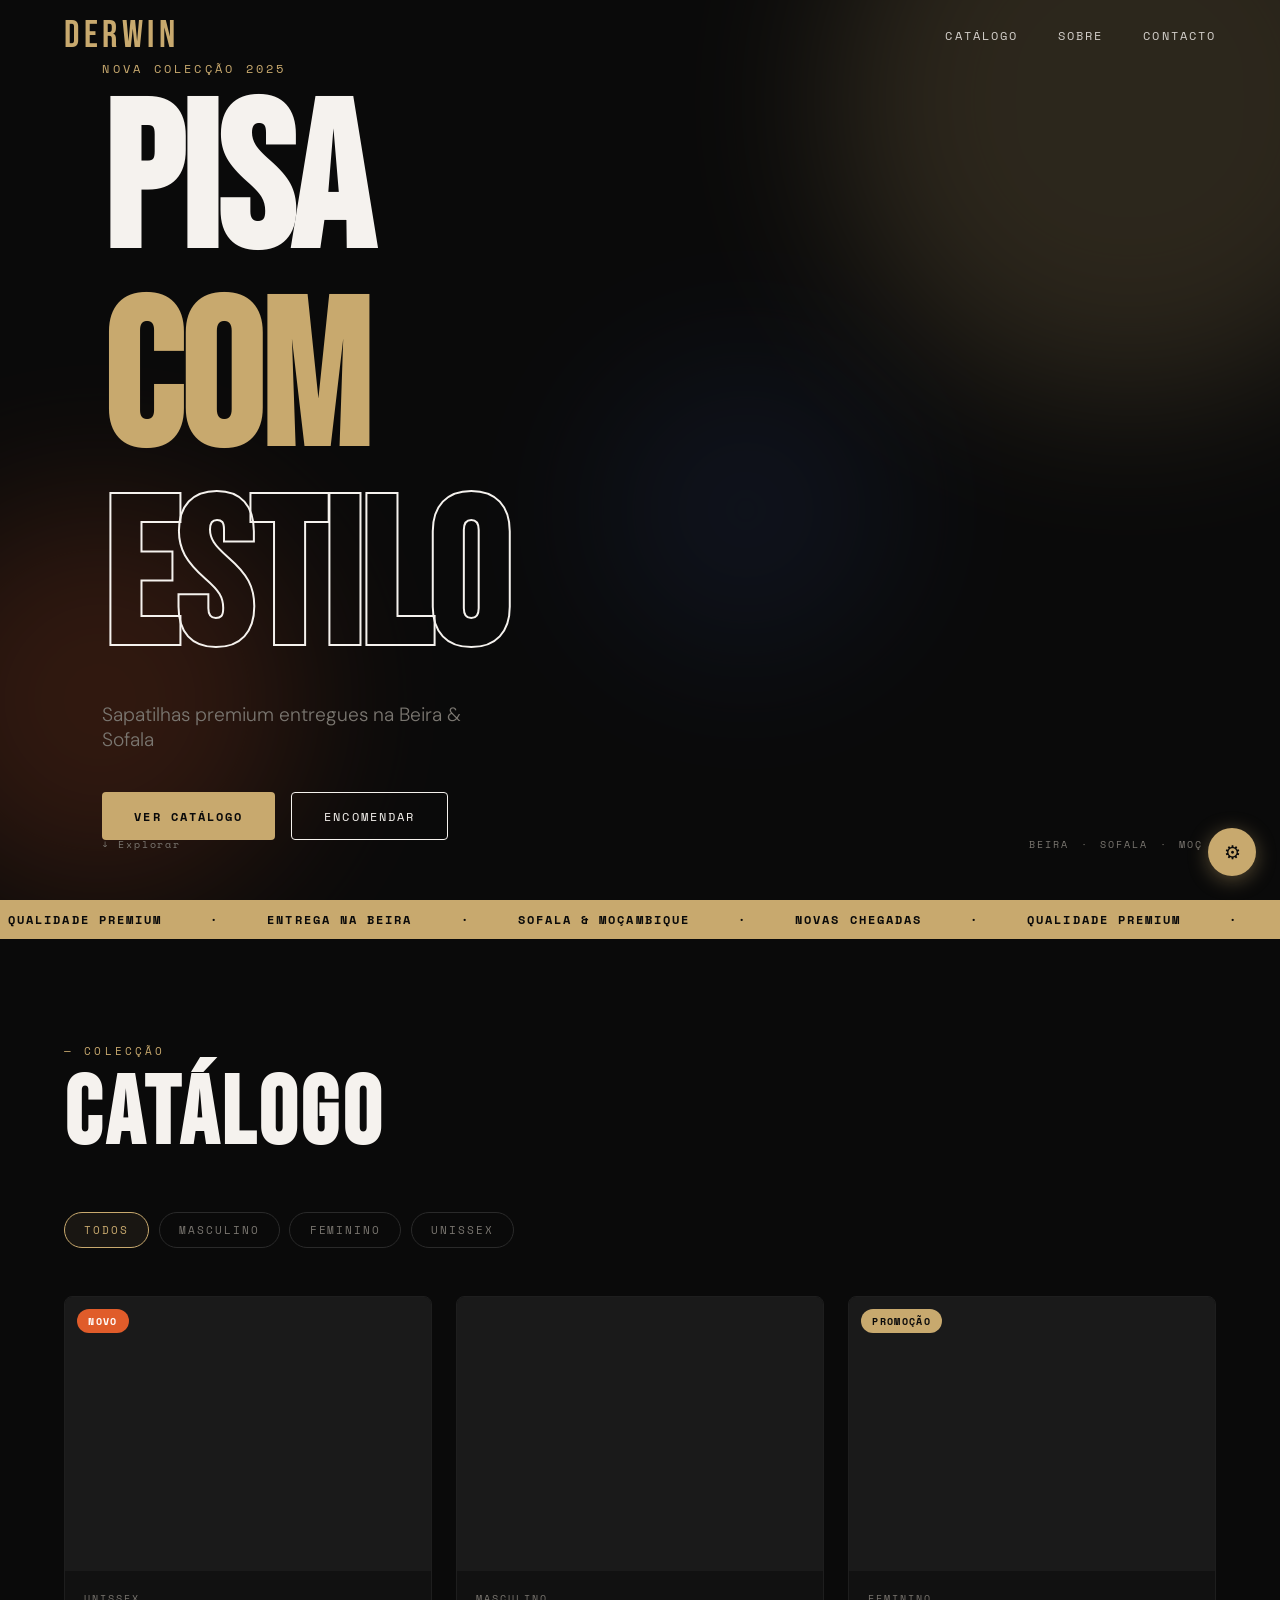
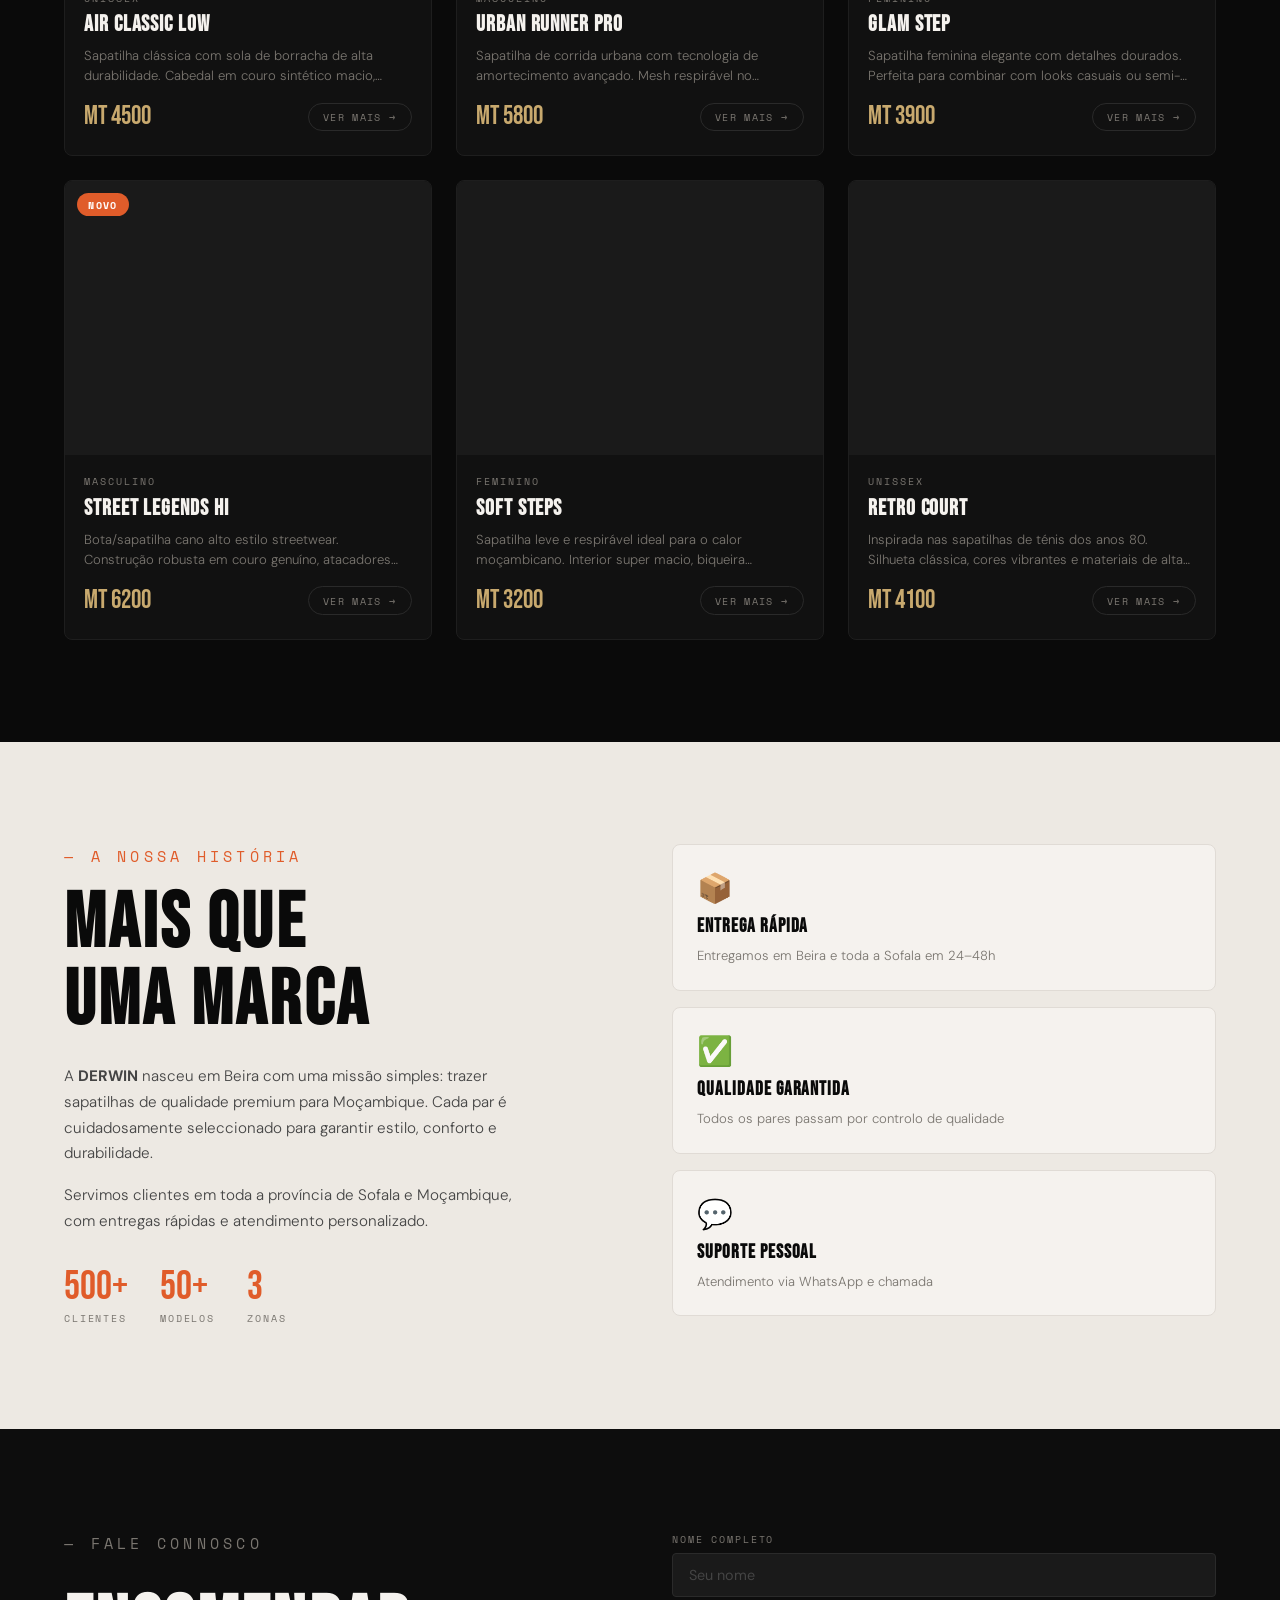
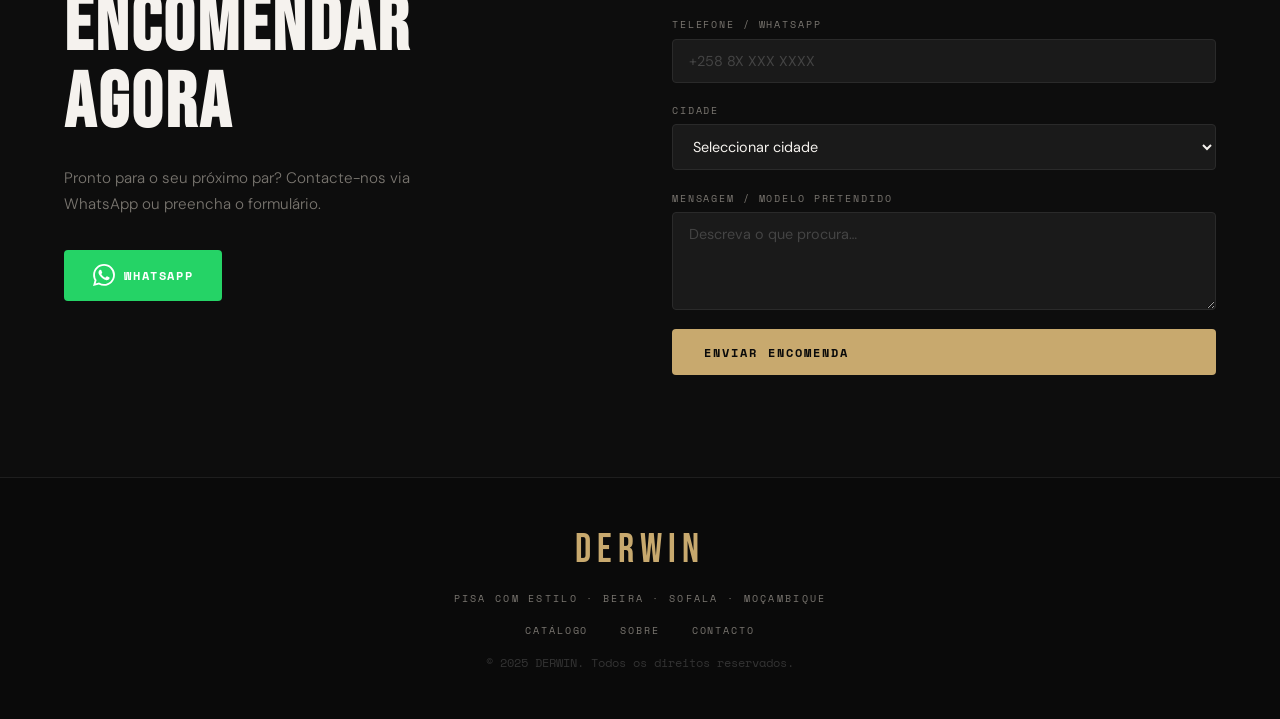
==== index.html @ 99a98c1a "Add files via upload" ====
<!DOCTYPE html>
<html lang="pt">
<head>
  <meta charset="UTF-8" />
  <meta name="viewport" content="width=device-width, initial-scale=1.0"/>
  <title>DERWIN — Sapatilhas Premium | Beira, Sofala, Moçambique</title>
  <meta name="description" content="DERWIN — Sapatilhas premium em Beira, Sofala e Moçambique. Estilo, conforto e qualidade ao seu alcance."/>
  <link rel="preconnect" href="https://fonts.googleapis.com"/>
  <link href="https://fonts.googleapis.com/css2?family=Bebas+Neue&family=DM+Sans:ital,wght@0,300;0,400;0,500;1,300&family=Space+Mono:wght@400;700&display=swap" rel="stylesheet"/>
  <link rel="stylesheet" href="style.css"/>
</head>
<body>

<!-- NAV -->
<nav id="navbar">
  <div class="nav-inner">
    <a href="#" class="logo">DERWIN</a>
    <div class="nav-links">
      <a href="#catalogo">Catálogo</a>
      <a href="#sobre">Sobre</a>
      <a href="#contacto">Contacto</a>
    </div>
    <button class="hamburger" id="menuBtn" aria-label="Menu">
      <span></span><span></span><span></span>
    </button>
  </div>
  <div class="mobile-menu" id="mobileMenu">
    <a href="#catalogo" onclick="closeMobile()">Catálogo</a>
    <a href="#sobre" onclick="closeMobile()">Sobre</a>
    <a href="#contacto" onclick="closeMobile()">Contacto</a>
  </div>
</nav>

<!-- HERO -->
<section class="hero">
  <div class="hero-bg">
    <div class="hero-shape s1"></div>
    <div class="hero-shape s2"></div>
    <div class="hero-shape s3"></div>
  </div>
  <div class="hero-content">
    <p class="hero-tagline">Nova Colecção 2025</p>
    <h1 class="hero-title">
      <span class="line l1">PISA</span>
      <span class="line l2">COM</span>
      <span class="line l3">ESTILO</span>
    </h1>
    <p class="hero-sub">Sapatilhas premium entregues na Beira &amp; Sofala</p>
    <div class="hero-ctas">
      <a href="#catalogo" class="btn-primary">Ver Catálogo</a>
      <a href="#contacto" class="btn-ghost">Encomendar</a>
    </div>
  </div>
  <div class="hero-badge">
    <span>BEIRA</span>
    <span>·</span>
    <span>SOFALA</span>
    <span>·</span>
    <span>MOÇ</span>
  </div>
  <div class="scroll-hint">↓ Explorar</div>
</section>

<!-- STRIP -->
<div class="ticker-strip">
  <div class="ticker">
    <span>QUALIDADE PREMIUM</span><span>·</span>
    <span>ENTREGA NA BEIRA</span><span>·</span>
    <span>SOFALA &amp; MOÇAMBIQUE</span><span>·</span>
    <span>NOVAS CHEGADAS</span><span>·</span>
    <span>QUALIDADE PREMIUM</span><span>·</span>
    <span>ENTREGA NA BEIRA</span><span>·</span>
    <span>SOFALA &amp; MOÇAMBIQUE</span><span>·</span>
    <span>NOVAS CHEGADAS</span><span>·</span>
  </div>
</div>

<!-- CATALOG -->
<section id="catalogo" class="catalog">
  <div class="section-header">
    <p class="section-label">— Colecção</p>
    <h2 class="section-title">CATÁLOGO</h2>
  </div>

  <!-- FILTER -->
  <div class="filter-bar">
    <button class="filter-btn active" data-filter="all">Todos</button>
    <button class="filter-btn" data-filter="masculino">Masculino</button>
    <button class="filter-btn" data-filter="feminino">Feminino</button>
    <button class="filter-btn" data-filter="unissex">Unissex</button>
  </div>

  <!-- GRID -->
  <div class="product-grid" id="productGrid">
    <!-- Products injected by JS -->
  </div>
</section>

<!-- SOBRE -->
<section id="sobre" class="sobre">
  <div class="sobre-inner">
    <div class="sobre-text">
      <p class="section-label">— A Nossa História</p>
      <h2>MAIS QUE<br/>UMA MARCA</h2>
      <p>A <strong>DERWIN</strong> nasceu em Beira com uma missão simples: trazer sapatilhas de qualidade premium para Moçambique. Cada par é cuidadosamente seleccionado para garantir estilo, conforto e durabilidade.</p>
      <p>Servimos clientes em toda a província de Sofala e Moçambique, com entregas rápidas e atendimento personalizado.</p>
      <div class="stats">
        <div class="stat"><span class="stat-num">500+</span><span class="stat-label">Clientes</span></div>
        <div class="stat"><span class="stat-num">50+</span><span class="stat-label">Modelos</span></div>
        <div class="stat"><span class="stat-num">3</span><span class="stat-label">Zonas</span></div>
      </div>
    </div>
    <div class="sobre-visual">
      <div class="sobre-card">
        <div class="sobre-icon">📦</div>
        <h3>Entrega Rápida</h3>
        <p>Entregamos em Beira e toda a Sofala em 24–48h</p>
      </div>
      <div class="sobre-card">
        <div class="sobre-icon">✅</div>
        <h3>Qualidade Garantida</h3>
        <p>Todos os pares passam por controlo de qualidade</p>
      </div>
      <div class="sobre-card">
        <div class="sobre-icon">💬</div>
        <h3>Suporte Pessoal</h3>
        <p>Atendimento via WhatsApp e chamada</p>
      </div>
    </div>
  </div>
</section>

<!-- CONTACTO -->
<section id="contacto" class="contacto">
  <div class="contacto-inner">
    <div class="contacto-text">
      <p class="section-label">— Fale Connosco</p>
      <h2>ENCOMENDAR<br/>AGORA</h2>
      <p>Pronto para o seu próximo par? Contacte-nos via WhatsApp ou preencha o formulário.</p>
      <a href="https://wa.me/258000000000?text=Olá%20DERWIN!%20Quero%20encomendar%20sapatilhas." class="whatsapp-btn" target="_blank">
        <svg viewBox="0 0 24 24" fill="currentColor" width="22" height="22"><path d="M17.472 14.382c-.297-.149-1.758-.867-2.03-.967-.273-.099-.471-.148-.67.15-.197.297-.767.966-.94 1.164-.173.199-.347.223-.644.075-.297-.15-1.255-.463-2.39-1.475-.883-.788-1.48-1.761-1.653-2.059-.173-.297-.018-.458.13-.606.134-.133.298-.347.446-.52.149-.174.198-.298.298-.497.099-.198.05-.371-.025-.52-.075-.149-.669-1.612-.916-2.207-.242-.579-.487-.5-.669-.51-.173-.008-.371-.01-.57-.01-.198 0-.52.074-.792.372-.272.297-1.04 1.016-1.04 2.479 0 1.462 1.065 2.875 1.213 3.074.149.198 2.096 3.2 5.077 4.487.709.306 1.262.489 1.694.625.712.227 1.36.195 1.871.118.571-.085 1.758-.719 2.006-1.413.248-.694.248-1.289.173-1.413-.074-.124-.272-.198-.57-.347m-5.421 7.403h-.004a9.87 9.87 0 01-5.031-1.378l-.361-.214-3.741.982.998-3.648-.235-.374a9.86 9.86 0 01-1.51-5.26c.001-5.45 4.436-9.884 9.888-9.884 2.64 0 5.122 1.03 6.988 2.898a9.825 9.825 0 012.893 6.994c-.003 5.45-4.437 9.884-9.885 9.884m8.413-18.297A11.815 11.815 0 0012.05 0C5.495 0 .16 5.335.157 11.892c0 2.096.547 4.142 1.588 5.945L.057 24l6.305-1.654a11.882 11.882 0 005.683 1.448h.005c6.554 0 11.89-5.335 11.893-11.893a11.821 11.821 0 00-3.48-8.413z"/></svg>
        WhatsApp
      </a>
    </div>
    <form class="contact-form" id="contactForm">
      <div class="form-group">
        <label>Nome Completo</label>
        <input type="text" placeholder="Seu nome" required />
      </div>
      <div class="form-group">
        <label>Telefone / WhatsApp</label>
        <input type="tel" placeholder="+258 8X XXX XXXX" required />
      </div>
      <div class="form-group">
        <label>Cidade</label>
        <select required>
          <option value="">Seleccionar cidade</option>
          <option>Beira</option>
          <option>Dondo</option>
          <option>Sofala (outra zona)</option>
          <option>Outro</option>
        </select>
      </div>
      <div class="form-group">
        <label>Mensagem / Modelo pretendido</label>
        <textarea rows="4" placeholder="Descreva o que procura…"></textarea>
      </div>
      <button type="submit" class="btn-primary">Enviar Encomenda</button>
      <div class="form-success" id="formSuccess">✅ Recebido! Entraremos em contacto em breve.</div>
    </form>
  </div>
</section>

<!-- FOOTER -->
<footer class="footer">
  <div class="footer-inner">
    <div class="footer-logo">DERWIN</div>
    <p class="footer-tagline">Pisa com Estilo · Beira · Sofala · Moçambique</p>
    <div class="footer-links">
      <a href="#catalogo">Catálogo</a>
      <a href="#sobre">Sobre</a>
      <a href="#contacto">Contacto</a>
    </div>
    <p class="footer-copy">© 2025 DERWIN. Todos os direitos reservados.</p>
  </div>
</footer>

<!-- MODAL -->
<div class="modal-overlay" id="modalOverlay">
  <div class="modal" id="modal">
    <button class="modal-close" id="modalClose">✕</button>
    <div class="modal-img-wrap">
      <img id="modalImg" src="" alt="" />
      <div class="modal-badge" id="modalBadge"></div>
    </div>
    <div class="modal-info">
      <p class="modal-cat" id="modalCat"></p>
      <h2 class="modal-name" id="modalName"></h2>
      <p class="modal-price" id="modalPrice"></p>
      <p class="modal-desc" id="modalDesc"></p>
      <div class="modal-sizes" id="modalSizes"></div>
      <a id="modalWA" href="#" target="_blank" class="btn-primary modal-wa">
        <svg viewBox="0 0 24 24" fill="currentColor" width="18" height="18"><path d="M17.472 14.382c-.297-.149-1.758-.867-2.03-.967-.273-.099-.471-.148-.67.15-.197.297-.767.966-.94 1.164-.173.199-.347.223-.644.075-.297-.15-1.255-.463-2.39-1.475-.883-.788-1.48-1.761-1.653-2.059-.173-.297-.018-.458.13-.606.134-.133.298-.347.446-.52.149-.174.198-.298.298-.497.099-.198.05-.371-.025-.52-.075-.149-.669-1.612-.916-2.207-.242-.579-.487-.5-.669-.51-.173-.008-.371-.01-.57-.01-.198 0-.52.074-.792.372-.272.297-1.04 1.016-1.04 2.479 0 1.462 1.065 2.875 1.213 3.074.149.198 2.096 3.2 5.077 4.487.709.306 1.262.489 1.694.625.712.227 1.36.195 1.871.118.571-.085 1.758-.719 2.006-1.413.248-.694.248-1.289.173-1.413-.074-.124-.272-.198-.57-.347m-5.421 7.403h-.004a9.87 9.87 0 01-5.031-1.378l-.361-.214-3.741.982.998-3.648-.235-.374a9.86 9.86 0 01-1.51-5.26c.001-5.45 4.436-9.884 9.888-9.884 2.64 0 5.122 1.03 6.988 2.898a9.825 9.825 0 012.893 6.994c-.003 5.45-4.437 9.884-9.885 9.884m8.413-18.297A11.815 11.815 0 0012.05 0C5.495 0 .16 5.335.157 11.892c0 2.096.547 4.142 1.588 5.945L.057 24l6.305-1.654a11.882 11.882 0 005.683 1.448h.005c6.554 0 11.89-5.335 11.893-11.893a11.821 11.821 0 00-3.48-8.413z"/></svg>
        Encomendar via WhatsApp
      </a>
    </div>
  </div>
</div>

<!-- ADMIN TOGGLE -->
<button class="admin-toggle" id="adminToggle" title="Painel Admin">⚙</button>

<!-- ADMIN PANEL -->
<div class="admin-panel" id="adminPanel">
  <div class="admin-header">
    <h3>Painel DERWIN</h3>
    <button id="adminClose">✕</button>
  </div>
  <div class="admin-body">
    <p class="admin-hint">Adicione sapatilhas ao seu catálogo aqui.</p>
    <div class="admin-form">
      <div class="form-group">
        <label>Nome do Modelo</label>
        <input type="text" id="aName" placeholder="Ex: Air Force 1 Low" />
      </div>
      <div class="form-group">
        <label>Categoria</label>
        <select id="aCat">
          <option value="masculino">Masculino</option>
          <option value="feminino">Feminino</option>
          <option value="unissex">Unissex</option>
        </select>
      </div>
      <div class="form-group">
        <label>Preço (MZN)</label>
        <input type="number" id="aPrice" placeholder="Ex: 4500" />
      </div>
      <div class="form-group">
        <label>Descrição</label>
        <textarea id="aDesc" rows="3" placeholder="Descrição detalhada do modelo, materiais, conforto…"></textarea>
      </div>
      <div class="form-group">
        <label>Tamanhos disponíveis (separados por vírgula)</label>
        <input type="text" id="aSizes" placeholder="Ex: 38,39,40,41,42,43" />
      </div>
      <div class="form-group">
        <label>URL da Imagem</label>
        <input type="url" id="aImg" placeholder="https://…" />
      </div>
      <div class="form-group">
        <label>Estado</label>
        <select id="aStatus">
          <option value="">Disponível</option>
          <option value="novo">Novo</option>
          <option value="esgotado">Esgotado</option>
          <option value="promo">Promoção</option>
        </select>
      </div>
      <button class="btn-primary" id="addProductBtn">Adicionar ao Catálogo</button>
      <div class="admin-success" id="adminSuccess">✅ Produto adicionado!</div>
    </div>
    <hr/>
    <div class="admin-list" id="adminList"></div>
  </div>
</div>

<script src="app.js"></script>
</body>
</html>
---- style.css ----
/* ===========================
   DERWIN — style.css
   =========================== */

:root {
  --black: #0a0a0a;
  --white: #f5f2ee;
  --cream: #ede9e3;
  --accent: #c8a96e;
  --accent2: #e05c2a;
  --gray: #7a7670;
  --light-gray: #d4d0cb;
  --card-bg: #111111;
  --radius: 4px;
  --font-display: 'Bebas Neue', sans-serif;
  --font-body: 'DM Sans', sans-serif;
  --font-mono: 'Space Mono', monospace;
}

*, *::before, *::after { box-sizing: border-box; margin: 0; padding: 0; }

html { scroll-behavior: smooth; }

body {
  background: var(--black);
  color: var(--white);
  font-family: var(--font-body);
  font-weight: 300;
  overflow-x: hidden;
}

img { display: block; max-width: 100%; }
a { text-decoration: none; color: inherit; }
button { cursor: pointer; border: none; background: none; }

/* ====== NAV ====== */
#navbar {
  position: fixed;
  top: 0; left: 0; right: 0;
  z-index: 100;
  padding: 0 clamp(1.5rem, 5vw, 4rem);
  transition: background .3s, box-shadow .3s;
}
#navbar.scrolled {
  background: rgba(10,10,10,.95);
  box-shadow: 0 1px 0 rgba(200,169,110,.15);
  backdrop-filter: blur(12px);
}
.nav-inner {
  display: flex;
  align-items: center;
  justify-content: space-between;
  height: 70px;
}
.logo {
  font-family: var(--font-display);
  font-size: clamp(1.8rem, 4vw, 2.4rem);
  letter-spacing: .12em;
  color: var(--accent);
}
.nav-links { display: flex; gap: 2.5rem; }
.nav-links a {
  font-family: var(--font-mono);
  font-size: .72rem;
  letter-spacing: .18em;
  text-transform: uppercase;
  color: var(--light-gray);
  transition: color .2s;
}
.nav-links a:hover { color: var(--accent); }
.hamburger {
  display: none;
  flex-direction: column;
  gap: 5px;
  padding: 4px;
}
.hamburger span {
  display: block; width: 24px; height: 2px;
  background: var(--white);
  transition: transform .3s;
}
.mobile-menu {
  display: none;
  flex-direction: column;
  padding: 1rem 0 1.5rem;
  gap: .5rem;
  background: rgba(10,10,10,.97);
}
.mobile-menu a {
  padding: .75rem 1rem;
  font-family: var(--font-mono);
  font-size: .8rem;
  letter-spacing: .18em;
  text-transform: uppercase;
  color: var(--light-gray);
  border-bottom: 1px solid #1e1e1e;
}
.mobile-menu a:hover { color: var(--accent); }
.mobile-menu.open { display: flex; }

/* ====== HERO ====== */
.hero {
  position: relative;
  min-height: 100vh;
  display: flex;
  align-items: center;
  padding: 0 clamp(1.5rem, 8vw, 8rem);
  overflow: hidden;
}
.hero-bg {
  position: absolute;
  inset: 0;
  pointer-events: none;
}
.hero-shape {
  position: absolute;
  border-radius: 50%;
  filter: blur(80px);
  opacity: .18;
}
.s1 {
  width: 600px; height: 600px;
  background: var(--accent);
  top: -200px; right: -150px;
  animation: pulse1 8s ease-in-out infinite alternate;
}
.s2 {
  width: 400px; height: 400px;
  background: var(--accent2);
  bottom: 0px; left: -100px;
  animation: pulse1 10s ease-in-out infinite alternate-reverse;
}
.s3 {
  width: 300px; height: 300px;
  background: #4a7cf7;
  top: 40%; right: 30%;
  opacity: .08;
  animation: pulse1 12s ease-in-out infinite alternate;
}
@keyframes pulse1 {
  from { transform: scale(1) translateY(0); }
  to   { transform: scale(1.15) translateY(-30px); }
}

.hero-content {
  position: relative;
  z-index: 2;
  max-width: 800px;
  animation: fadeUp .9s ease both;
}
@keyframes fadeUp {
  from { opacity: 0; transform: translateY(40px); }
  to   { opacity: 1; transform: translateY(0); }
}

.hero-tagline {
  font-family: var(--font-mono);
  font-size: .72rem;
  letter-spacing: .28em;
  text-transform: uppercase;
  color: var(--accent);
  margin-bottom: 1rem;
  animation: fadeUp .7s .1s ease both;
}
.hero-title {
  font-family: var(--font-display);
  font-size: clamp(5rem, 16vw, 14rem);
  line-height: .92;
  letter-spacing: -.01em;
  display: flex;
  flex-direction: column;
  gap: .05em;
}
.l1 { color: var(--white); animation: fadeUp .7s .2s ease both; }
.l2 { color: var(--accent); animation: fadeUp .7s .3s ease both; }
.l3 {
  color: transparent;
  -webkit-text-stroke: 2px var(--white);
  animation: fadeUp .7s .4s ease both;
}
.hero-sub {
  margin-top: 1.5rem;
  font-size: clamp(1rem, 2vw, 1.2rem);
  color: var(--gray);
  max-width: 400px;
  animation: fadeUp .7s .5s ease both;
}
.hero-ctas {
  display: flex;
  gap: 1rem;
  margin-top: 2.5rem;
  flex-wrap: wrap;
  animation: fadeUp .7s .6s ease both;
}
.hero-badge {
  position: absolute;
  bottom: 3rem;
  right: clamp(1.5rem, 6vw, 5rem);
  display: flex;
  gap: .7rem;
  align-items: center;
  font-family: var(--font-mono);
  font-size: .65rem;
  letter-spacing: .2em;
  color: var(--gray);
  animation: fadeUp .7s .8s ease both;
}
.scroll-hint {
  position: absolute;
  bottom: 3rem;
  left: clamp(1.5rem, 8vw, 8rem);
  font-family: var(--font-mono);
  font-size: .65rem;
  letter-spacing: .18em;
  color: var(--gray);
  animation: bounce 2s ease infinite;
}
@keyframes bounce {
  0%,100% { transform: translateY(0); }
  50% { transform: translateY(6px); }
}

/* ====== BUTTONS ====== */
.btn-primary {
  display: inline-flex;
  align-items: center;
  gap: .5rem;
  background: var(--accent);
  color: var(--black);
  font-family: var(--font-mono);
  font-size: .72rem;
  font-weight: 700;
  letter-spacing: .18em;
  text-transform: uppercase;
  padding: .9rem 2rem;
  border-radius: var(--radius);
  transition: background .2s, transform .15s;
}
.btn-primary:hover {
  background: #d9b97e;
  transform: translateY(-2px);
}
.btn-ghost {
  display: inline-flex;
  align-items: center;
  gap: .5rem;
  border: 1px solid var(--white);
  color: var(--white);
  font-family: var(--font-mono);
  font-size: .72rem;
  font-weight: 400;
  letter-spacing: .18em;
  text-transform: uppercase;
  padding: .9rem 2rem;
  border-radius: var(--radius);
  transition: border-color .2s, color .2s, transform .15s;
}
.btn-ghost:hover {
  border-color: var(--accent);
  color: var(--accent);
  transform: translateY(-2px);
}

/* ====== TICKER ====== */
.ticker-strip {
  background: var(--accent);
  padding: .7rem 0;
  overflow: hidden;
}
.ticker {
  display: flex;
  gap: 2rem;
  white-space: nowrap;
  animation: ticker 20s linear infinite;
  font-family: var(--font-mono);
  font-size: .72rem;
  font-weight: 700;
  letter-spacing: .18em;
  color: var(--black);
}
@keyframes ticker {
  from { transform: translateX(0); }
  to   { transform: translateX(-50%); }
}
.ticker span { padding: 0 .5rem; }

/* ====== CATALOG ====== */
.catalog {
  padding: clamp(4rem, 8vw, 8rem) clamp(1.5rem, 5vw, 4rem);
}
.section-header { margin-bottom: 3rem; }
.section-label {
  font-family: var(--font-mono);
  font-size: .7rem;
  letter-spacing: .28em;
  color: var(--accent);
  text-transform: uppercase;
  margin-bottom: .6rem;
}
.section-title {
  font-family: var(--font-display);
  font-size: clamp(3rem, 8vw, 6rem);
  letter-spacing: .04em;
  color: var(--white);
  line-height: 1;
}

/* Filter */
.filter-bar {
  display: flex;
  gap: .6rem;
  flex-wrap: wrap;
  margin-bottom: 3rem;
}
.filter-btn {
  font-family: var(--font-mono);
  font-size: .68rem;
  letter-spacing: .18em;
  text-transform: uppercase;
  padding: .55rem 1.2rem;
  border: 1px solid #2a2a2a;
  border-radius: 100px;
  color: var(--gray);
  transition: all .2s;
}
.filter-btn:hover,
.filter-btn.active {
  border-color: var(--accent);
  color: var(--accent);
  background: rgba(200,169,110,.08);
}

/* Grid */
.product-grid {
  display: grid;
  grid-template-columns: repeat(auto-fill, minmax(min(100%, 300px), 1fr));
  gap: 1.5rem;
}
.product-card {
  background: #111;
  border: 1px solid #1e1e1e;
  border-radius: 8px;
  overflow: hidden;
  cursor: pointer;
  transition: transform .25s, border-color .25s, box-shadow .25s;
  animation: fadeUp .5s ease both;
}
.product-card:hover {
  transform: translateY(-6px);
  border-color: var(--accent);
  box-shadow: 0 20px 40px rgba(200,169,110,.12);
}
.product-card.hidden { display: none; }
.card-img-wrap {
  position: relative;
  aspect-ratio: 4/3;
  background: #1a1a1a;
  overflow: hidden;
}
.card-img-wrap img {
  width: 100%; height: 100%;
  object-fit: cover;
  transition: transform .4s ease;
}
.product-card:hover .card-img-wrap img {
  transform: scale(1.05);
}
.card-badge {
  position: absolute;
  top: .75rem; left: .75rem;
  font-family: var(--font-mono);
  font-size: .6rem;
  letter-spacing: .14em;
  text-transform: uppercase;
  padding: .3rem .7rem;
  border-radius: 100px;
  font-weight: 700;
}
.badge-novo   { background: var(--accent2); color: #fff; }
.badge-promo  { background: var(--accent);  color: var(--black); }
.badge-esgotado { background: #333; color: var(--gray); }

.card-body { padding: 1.2rem 1.2rem 1.4rem; }
.card-cat {
  font-family: var(--font-mono);
  font-size: .6rem;
  letter-spacing: .2em;
  text-transform: uppercase;
  color: var(--gray);
  margin-bottom: .4rem;
}
.card-name {
  font-family: var(--font-display);
  font-size: 1.4rem;
  letter-spacing: .04em;
  color: var(--white);
  margin-bottom: .5rem;
}
.card-desc {
  font-size: .82rem;
  color: var(--gray);
  line-height: 1.5;
  margin-bottom: 1rem;
  display: -webkit-box;
  -webkit-line-clamp: 2;
  -webkit-box-orient: vertical;
  overflow: hidden;
}
.card-footer {
  display: flex;
  align-items: center;
  justify-content: space-between;
}
.card-price {
  font-family: var(--font-display);
  font-size: 1.6rem;
  color: var(--accent);
}
.card-cta {
  font-family: var(--font-mono);
  font-size: .6rem;
  letter-spacing: .14em;
  text-transform: uppercase;
  color: var(--gray);
  border: 1px solid #2a2a2a;
  padding: .4rem .9rem;
  border-radius: 100px;
  transition: all .2s;
}
.product-card:hover .card-cta {
  border-color: var(--accent);
  color: var(--accent);
}

/* Empty state */
.empty-state {
  grid-column: 1/-1;
  text-align: center;
  padding: 5rem 1rem;
  color: var(--gray);
}
.empty-state .big { font-size: 3rem; margin-bottom: 1rem; }
.empty-state p { font-size: .9rem; letter-spacing: .05em; }

/* ====== SOBRE ====== */
.sobre {
  background: var(--cream);
  color: var(--black);
  padding: clamp(4rem, 8vw, 8rem) clamp(1.5rem, 5vw, 4rem);
}
.sobre-inner {
  display: grid;
  grid-template-columns: 1fr 1fr;
  gap: 4rem;
  align-items: start;
  max-width: 1200px;
  margin: 0 auto;
}
.sobre-text .section-label { color: var(--accent2); }
.sobre-text h2 {
  font-family: var(--font-display);
  font-size: clamp(2.5rem, 6vw, 5rem);
  line-height: 1;
  letter-spacing: .04em;
  margin: .5rem 0 1.5rem;
  color: var(--black);
}
.sobre-text p {
  font-size: .95rem;
  line-height: 1.7;
  color: #444;
  margin-bottom: 1rem;
  max-width: 480px;
}
.stats {
  display: flex;
  gap: 2rem;
  margin-top: 2rem;
}
.stat { display: flex; flex-direction: column; gap: .2rem; }
.stat-num {
  font-family: var(--font-display);
  font-size: 2.5rem;
  color: var(--accent2);
  line-height: 1;
}
.stat-label {
  font-family: var(--font-mono);
  font-size: .65rem;
  letter-spacing: .18em;
  text-transform: uppercase;
  color: var(--gray);
}
.sobre-visual {
  display: flex;
  flex-direction: column;
  gap: 1rem;
}
.sobre-card {
  background: var(--white);
  border-radius: 8px;
  padding: 1.5rem;
  display: flex;
  flex-direction: column;
  gap: .5rem;
  border: 1px solid #e0dbd5;
  transition: box-shadow .2s;
}
.sobre-card:hover { box-shadow: 0 8px 24px rgba(0,0,0,.08); }
.sobre-icon { font-size: 1.8rem; }
.sobre-card h3 {
  font-family: var(--font-display);
  font-size: 1.2rem;
  letter-spacing: .05em;
  color: var(--black);
}
.sobre-card p { font-size: .82rem; color: var(--gray); line-height: 1.5; }

/* ====== CONTACTO ====== */
.contacto {
  padding: clamp(4rem, 8vw, 8rem) clamp(1.5rem, 5vw, 4rem);
  background: #0d0d0d;
}
.contacto-inner {
  display: grid;
  grid-template-columns: 1fr 1fr;
  gap: 4rem;
  align-items: start;
  max-width: 1200px;
  margin: 0 auto;
}
.contacto-text h2 {
  font-family: var(--font-display);
  font-size: clamp(2.5rem, 6vw, 5rem);
  line-height: 1;
  letter-spacing: .04em;
  margin: .5rem 0 1.5rem;
}
.contacto-text p {
  font-size: .95rem;
  color: var(--gray);
  line-height: 1.7;
  margin-bottom: 2rem;
  max-width: 380px;
}
.whatsapp-btn {
  display: inline-flex;
  align-items: center;
  gap: .6rem;
  background: #25D366;
  color: #fff;
  font-family: var(--font-mono);
  font-size: .72rem;
  letter-spacing: .14em;
  text-transform: uppercase;
  font-weight: 700;
  padding: .9rem 1.8rem;
  border-radius: var(--radius);
  transition: background .2s, transform .15s;
}
.whatsapp-btn:hover { background: #1fb858; transform: translateY(-2px); }

/* Form */
.contact-form {
  display: flex;
  flex-direction: column;
  gap: 1.2rem;
}
.form-group { display: flex; flex-direction: column; gap: .4rem; }
.form-group label {
  font-family: var(--font-mono);
  font-size: .65rem;
  letter-spacing: .18em;
  text-transform: uppercase;
  color: var(--gray);
}
.form-group input,
.form-group select,
.form-group textarea {
  background: #1a1a1a;
  border: 1px solid #2a2a2a;
  border-radius: var(--radius);
  color: var(--white);
  font-family: var(--font-body);
  font-size: .9rem;
  padding: .75rem 1rem;
  outline: none;
  transition: border-color .2s;
  resize: vertical;
}
.form-group input::placeholder,
.form-group textarea::placeholder { color: #444; }
.form-group input:focus,
.form-group select:focus,
.form-group textarea:focus { border-color: var(--accent); }
.form-group select option { background: #1a1a1a; }
.form-success {
  display: none;
  font-family: var(--font-mono);
  font-size: .75rem;
  letter-spacing: .1em;
  color: #4ade80;
  padding: .75rem;
  border-radius: var(--radius);
  background: rgba(74,222,128,.08);
}

/* ====== FOOTER ====== */
.footer {
  background: var(--black);
  border-top: 1px solid #1e1e1e;
  padding: 3rem clamp(1.5rem, 5vw, 4rem);
}
.footer-inner {
  text-align: center;
  display: flex;
  flex-direction: column;
  align-items: center;
  gap: 1rem;
}
.footer-logo {
  font-family: var(--font-display);
  font-size: 2.5rem;
  letter-spacing: .15em;
  color: var(--accent);
}
.footer-tagline {
  font-family: var(--font-mono);
  font-size: .65rem;
  letter-spacing: .22em;
  text-transform: uppercase;
  color: var(--gray);
}
.footer-links {
  display: flex;
  gap: 2rem;
}
.footer-links a {
  font-family: var(--font-mono);
  font-size: .65rem;
  letter-spacing: .18em;
  text-transform: uppercase;
  color: var(--gray);
  transition: color .2s;
}
.footer-links a:hover { color: var(--accent); }
.footer-copy {
  font-size: .75rem;
  color: #333;
  font-family: var(--font-mono);
}

/* ====== MODAL ====== */
.modal-overlay {
  position: fixed; inset: 0;
  background: rgba(0,0,0,.88);
  z-index: 300;
  display: none;
  align-items: center;
  justify-content: center;
  padding: 1rem;
  backdrop-filter: blur(6px);
}
.modal-overlay.open { display: flex; }
.modal {
  background: #111;
  border: 1px solid #2a2a2a;
  border-radius: 12px;
  max-width: 900px;
  width: 100%;
  display: grid;
  grid-template-columns: 1fr 1fr;
  overflow: hidden;
  position: relative;
  animation: modalIn .3s ease both;
}
@keyframes modalIn {
  from { opacity: 0; transform: scale(.95) translateY(20px); }
  to   { opacity: 1; transform: scale(1) translateY(0); }
}
.modal-close {
  position: absolute;
  top: 1rem; right: 1rem;
  z-index: 2;
  font-size: 1rem;
  color: var(--gray);
  background: #1a1a1a;
  width: 32px; height: 32px;
  border-radius: 50%;
  display: flex; align-items: center; justify-content: center;
  transition: color .2s, background .2s;
}
.modal-close:hover { color: var(--white); background: #2a2a2a; }
.modal-img-wrap {
  position: relative;
  aspect-ratio: 1;
  background: #1a1a1a;
}
.modal-img-wrap img {
  width: 100%; height: 100%;
  object-fit: cover;
}
.modal-badge {
  position: absolute;
  top: 1rem; left: 1rem;
  font-family: var(--font-mono);
  font-size: .65rem;
  letter-spacing: .14em;
  text-transform: uppercase;
  padding: .3rem .8rem;
  border-radius: 100px;
  font-weight: 700;
}
.modal-info {
  padding: 2rem;
  display: flex;
  flex-direction: column;
  gap: .8rem;
  overflow-y: auto;
}
.modal-cat {
  font-family: var(--font-mono);
  font-size: .65rem;
  letter-spacing: .2em;
  text-transform: uppercase;
  color: var(--gray);
}
.modal-name {
  font-family: var(--font-display);
  font-size: 2rem;
  letter-spacing: .04em;
  color: var(--white);
  line-height: 1.1;
}
.modal-price {
  font-family: var(--font-display);
  font-size: 2rem;
  color: var(--accent);
}
.modal-desc {
  font-size: .88rem;
  color: var(--gray);
  line-height: 1.7;
  flex: 1;
}
.modal-sizes {
  display: flex;
  flex-wrap: wrap;
  gap: .4rem;
}
.size-chip {
  font-family: var(--font-mono);
  font-size: .65rem;
  letter-spacing: .1em;
  border: 1px solid #2a2a2a;
  padding: .35rem .75rem;
  border-radius: 4px;
  color: var(--gray);
}
.modal-wa { margin-top: .5rem; justify-content: center; }

/* ====== ADMIN TOGGLE ====== */
.admin-toggle {
  position: fixed;
  bottom: 1.5rem; right: 1.5rem;
  z-index: 200;
  width: 48px; height: 48px;
  border-radius: 50%;
  background: var(--accent);
  color: var(--black);
  font-size: 1.2rem;
  display: flex; align-items: center; justify-content: center;
  box-shadow: 0 4px 20px rgba(200,169,110,.4);
  transition: transform .2s, background .2s;
}
.admin-toggle:hover { transform: rotate(60deg); background: #d9b97e; }

/* ====== ADMIN PANEL ====== */
.admin-panel {
  position: fixed;
  bottom: 5rem; right: 1.5rem;
  width: min(420px, calc(100vw - 2rem));
  background: #111;
  border: 1px solid #2a2a2a;
  border-radius: 12px;
  z-index: 199;
  box-shadow: 0 24px 60px rgba(0,0,0,.6);
  display: none;
  flex-direction: column;
  max-height: 80vh;
}
.admin-panel.open { display: flex; }
.admin-header {
  display: flex;
  align-items: center;
  justify-content: space-between;
  padding: 1rem 1.5rem;
  border-bottom: 1px solid #1e1e1e;
}
.admin-header h3 {
  font-family: var(--font-display);
  font-size: 1.3rem;
  letter-spacing: .08em;
  color: var(--accent);
}
.admin-header button {
  color: var(--gray);
  font-size: .9rem;
  transition: color .2s;
}
.admin-header button:hover { color: var(--white); }
.admin-body {
  padding: 1.5rem;
  overflow-y: auto;
  flex: 1;
  display: flex;
  flex-direction: column;
  gap: 1rem;
}
.admin-hint {
  font-size: .8rem;
  color: var(--gray);
  font-family: var(--font-mono);
  font-size: .65rem;
  letter-spacing: .1em;
}
.admin-form {
  display: flex;
  flex-direction: column;
  gap: .9rem;
}
.admin-success {
  display: none;
  font-family: var(--font-mono);
  font-size: .7rem;
  letter-spacing: .1em;
  color: #4ade80;
  padding: .6rem .8rem;
  background: rgba(74,222,128,.08);
  border-radius: var(--radius);
}
.admin-list {
  display: flex;
  flex-direction: column;
  gap: .5rem;
}
.admin-item {
  display: flex;
  align-items: center;
  gap: .75rem;
  background: #1a1a1a;
  border-radius: 6px;
  padding: .6rem .9rem;
}
.admin-item-img {
  width: 40px; height: 40px;
  border-radius: 4px;
  object-fit: cover;
  background: #2a2a2a;
  flex-shrink: 0;
}
.admin-item-name {
  flex: 1;
  font-size: .82rem;
  color: var(--white);
}
.admin-item-del {
  color: #555;
  font-size: .8rem;
  transition: color .2s;
}
.admin-item-del:hover { color: var(--accent2); }
hr { border: none; border-top: 1px solid #1e1e1e; }
.admin-body hr { margin: 0; }

/* ====== RESPONSIVE ====== */
@media (max-width: 768px) {
  .nav-links { display: none; }
  .hamburger { display: flex; }

  .hero-title { font-size: clamp(4rem, 18vw, 7rem); }
  .l3 { -webkit-text-stroke-width: 1.5px; }

  .sobre-inner,
  .contacto-inner { grid-template-columns: 1fr; gap: 3rem; }
  .modal { grid-template-columns: 1fr; }
  .modal-img-wrap { aspect-ratio: 4/3; }
  .stats { gap: 1.2rem; }
}
@media (max-width: 480px) {
  .hero-ctas { flex-direction: column; }
  .hero-badge { display: none; }
  .modal-info { padding: 1.2rem; }
}
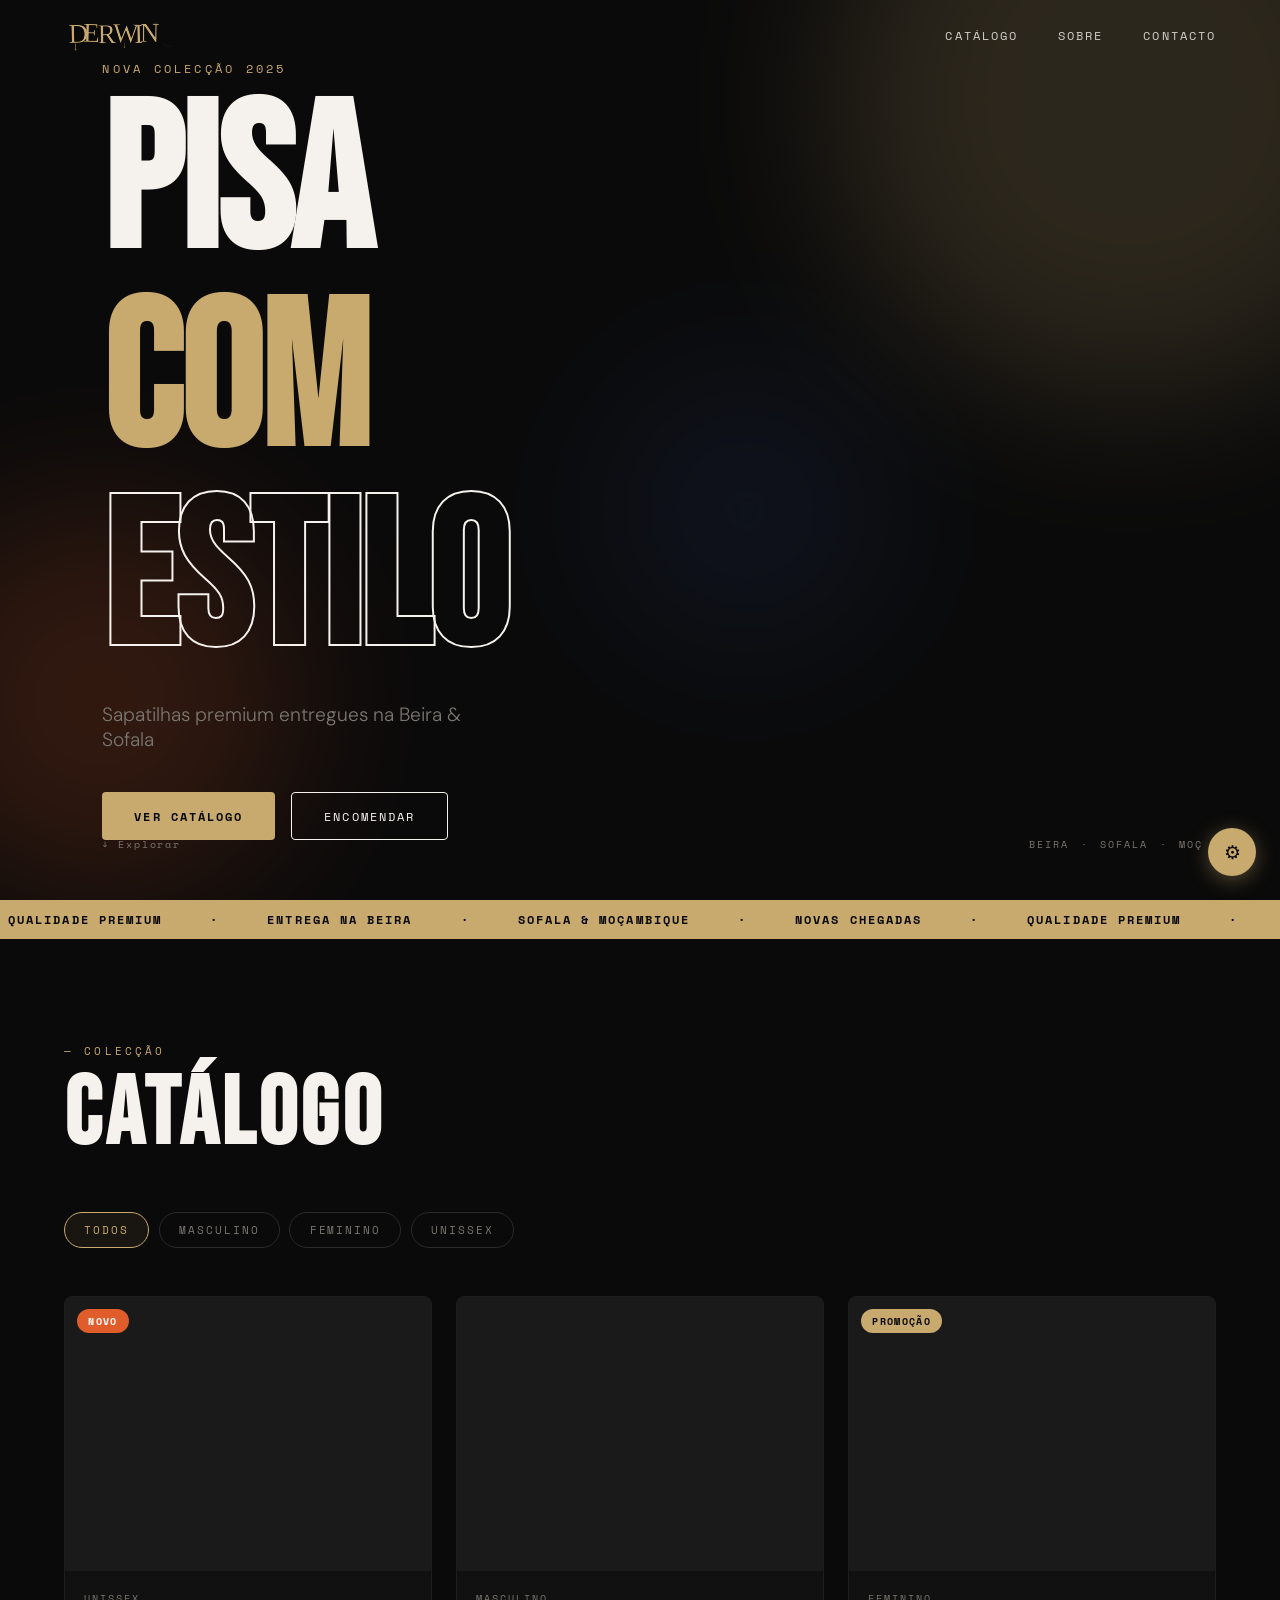
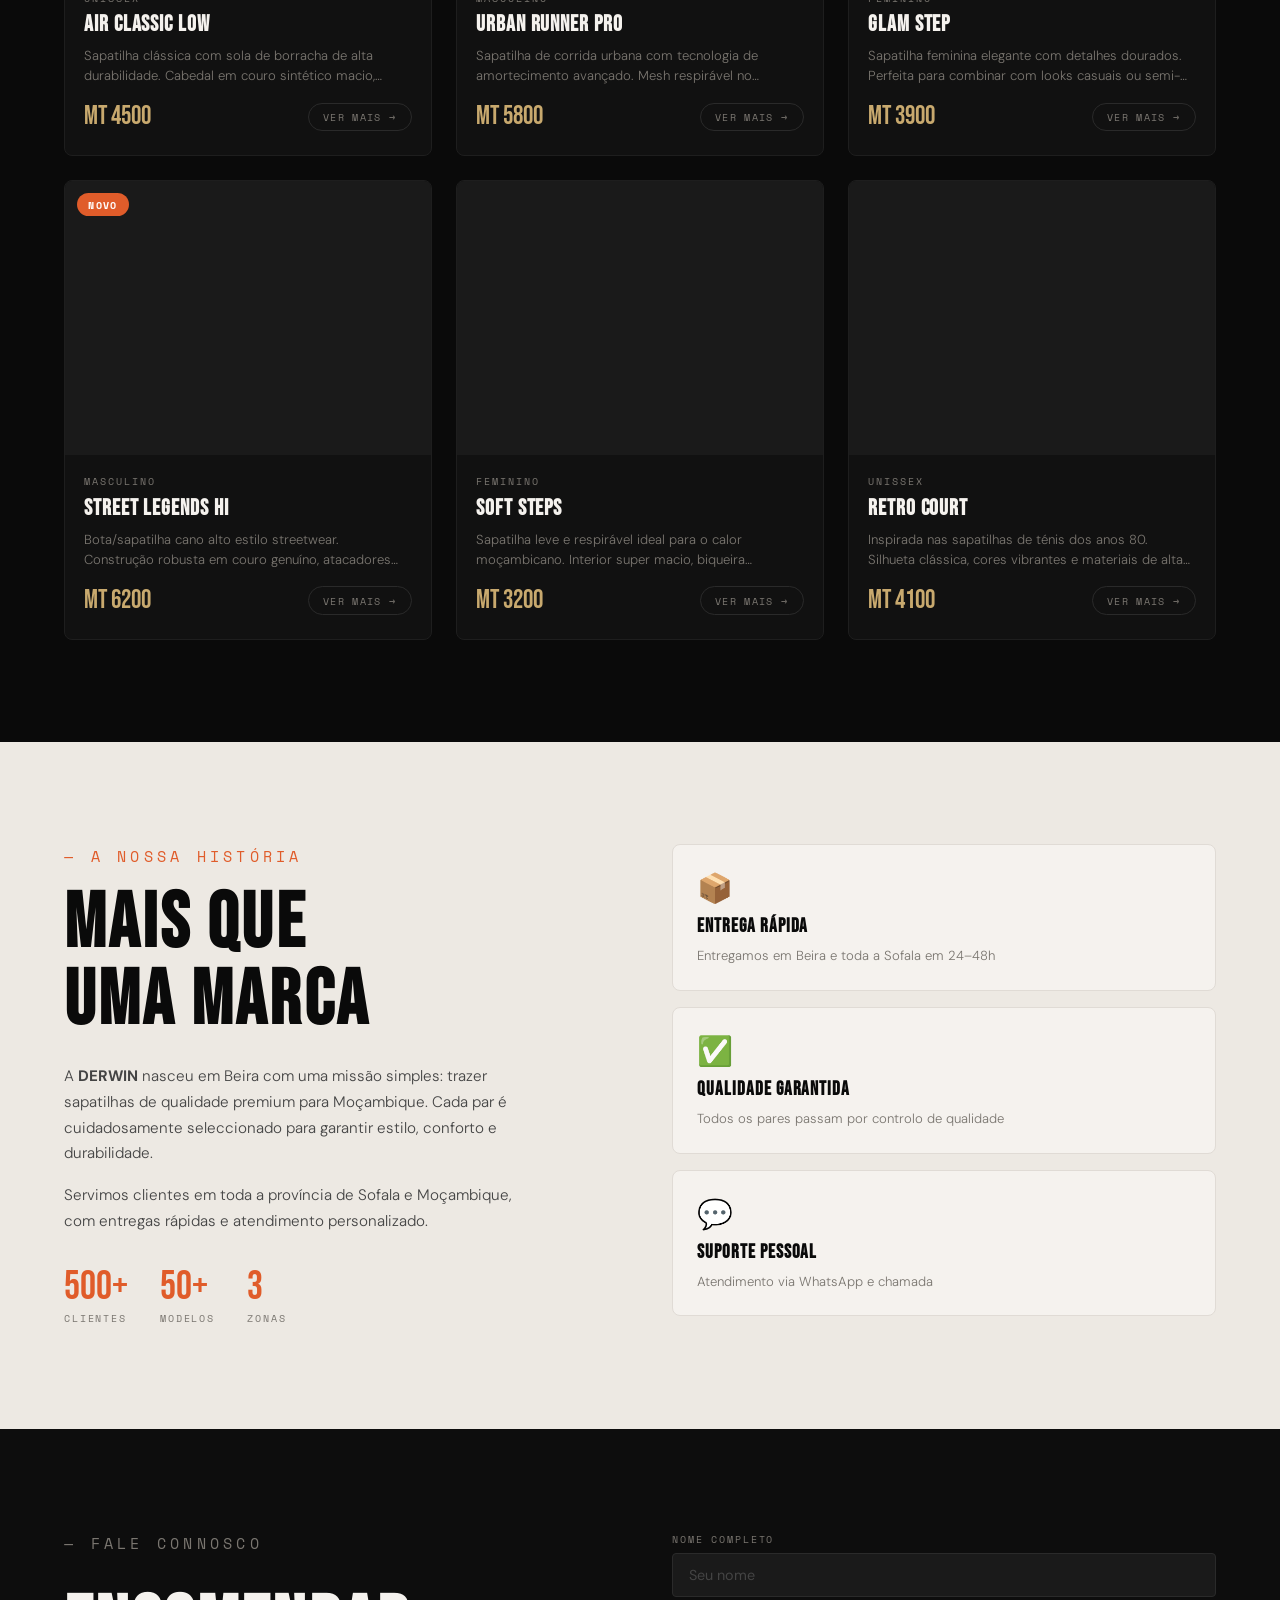
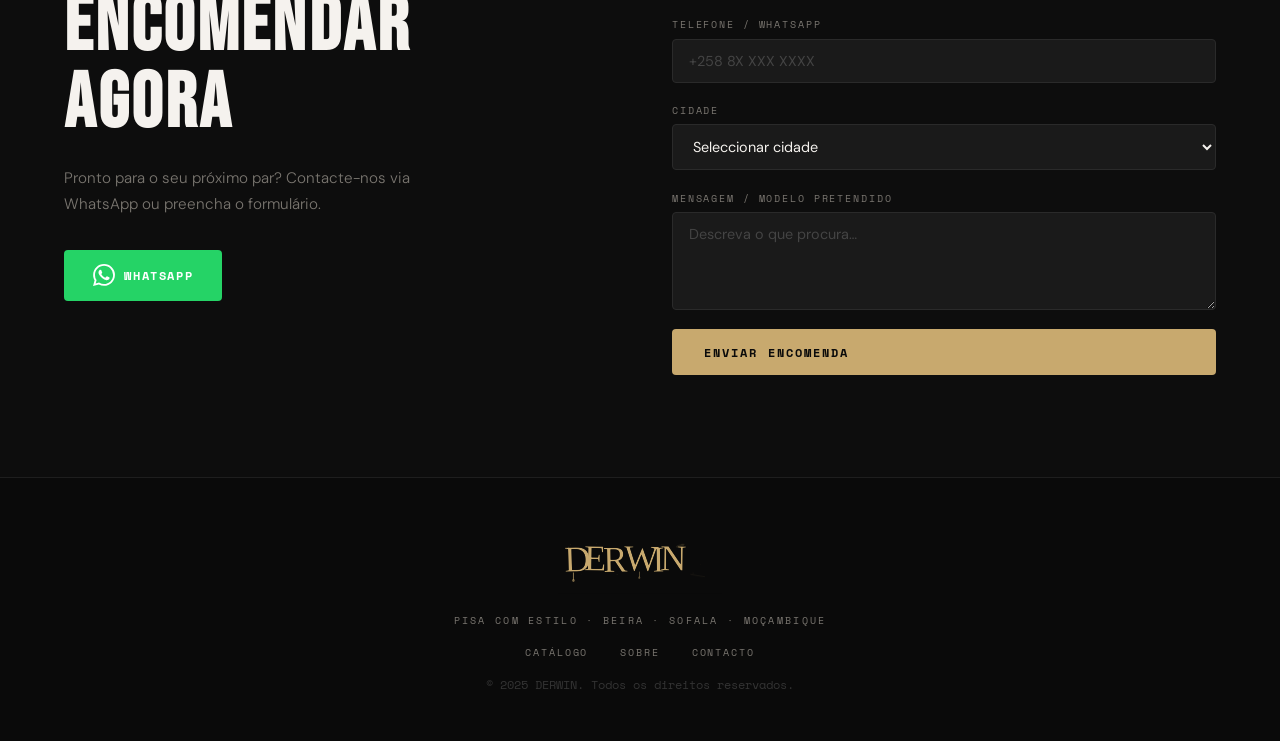
==== commit c0c839dd: "Add files via upload" ====
--- a/index.html
+++ b/index.html
@@ -14,7 +14,9 @@
 <!-- NAV -->
 <nav id="navbar">
   <div class="nav-inner">
-    <a href="#" class="logo">DERWIN</a>
+    <a href="#" class="logo logo-img">
+      <img src="logo.svg" alt="DERWIN" class="nav-logo-svg"/>
+    </a>
     <div class="nav-links">
       <a href="#catalogo">Catálogo</a>
       <a href="#sobre">Sobre</a>
@@ -137,7 +139,7 @@
       <p class="section-label">— Fale Connosco</p>
       <h2>ENCOMENDAR<br/>AGORA</h2>
       <p>Pronto para o seu próximo par? Contacte-nos via WhatsApp ou preencha o formulário.</p>
-      <a href="https://wa.me/258000000000?text=Olá%20DERWIN!%20Quero%20encomendar%20sapatilhas." class="whatsapp-btn" target="_blank">
+      <a href="https://wa.me/258833973761?text=Olá%20DERWIN!%20Quero%20encomendar%20sapatilhas." class="whatsapp-btn" target="_blank">
         <svg viewBox="0 0 24 24" fill="currentColor" width="22" height="22"><path d="M17.472 14.382c-.297-.149-1.758-.867-2.03-.967-.273-.099-.471-.148-.67.15-.197.297-.767.966-.94 1.164-.173.199-.347.223-.644.075-.297-.15-1.255-.463-2.39-1.475-.883-.788-1.48-1.761-1.653-2.059-.173-.297-.018-.458.13-.606.134-.133.298-.347.446-.52.149-.174.198-.298.298-.497.099-.198.05-.371-.025-.52-.075-.149-.669-1.612-.916-2.207-.242-.579-.487-.5-.669-.51-.173-.008-.371-.01-.57-.01-.198 0-.52.074-.792.372-.272.297-1.04 1.016-1.04 2.479 0 1.462 1.065 2.875 1.213 3.074.149.198 2.096 3.2 5.077 4.487.709.306 1.262.489 1.694.625.712.227 1.36.195 1.871.118.571-.085 1.758-.719 2.006-1.413.248-.694.248-1.289.173-1.413-.074-.124-.272-.198-.57-.347m-5.421 7.403h-.004a9.87 9.87 0 01-5.031-1.378l-.361-.214-3.741.982.998-3.648-.235-.374a9.86 9.86 0 01-1.51-5.26c.001-5.45 4.436-9.884 9.888-9.884 2.64 0 5.122 1.03 6.988 2.898a9.825 9.825 0 012.893 6.994c-.003 5.45-4.437 9.884-9.885 9.884m8.413-18.297A11.815 11.815 0 0012.05 0C5.495 0 .16 5.335.157 11.892c0 2.096.547 4.142 1.588 5.945L.057 24l6.305-1.654a11.882 11.882 0 005.683 1.448h.005c6.554 0 11.89-5.335 11.893-11.893a11.821 11.821 0 00-3.48-8.413z"/></svg>
         WhatsApp
       </a>
@@ -174,7 +176,9 @@
 <!-- FOOTER -->
 <footer class="footer">
   <div class="footer-inner">
-    <div class="footer-logo">DERWIN</div>
+    <div class="footer-logo">
+      <img src="logo.svg" alt="DERWIN" class="footer-logo-svg"/>
+    </div>
     <p class="footer-tagline">Pisa com Estilo · Beira · Sofala · Moçambique</p>
     <div class="footer-links">
       <a href="#catalogo">Catálogo</a>
--- a/style.css
+++ b/style.css
@@ -52,12 +52,20 @@
   justify-content: space-between;
   height: 70px;
 }
-.logo {
-  font-family: var(--font-display);
-  font-size: clamp(1.8rem, 4vw, 2.4rem);
-  letter-spacing: .12em;
-  color: var(--accent);
-}
+.nav-logo-svg {
+  height: 52px;
+  width: auto;
+  display: block;
+  /* trim the black background — show only the paint */
+  mix-blend-mode: normal;
+}
+.logo-img { line-height: 0; }
+.footer-logo-svg {
+  height: 70px;
+  width: auto;
+  display: block;
+}
+.footer-logo { line-height: 0; }
 .nav-links { display: flex; gap: 2.5rem; }
 .nav-links a {
   font-family: var(--font-mono);
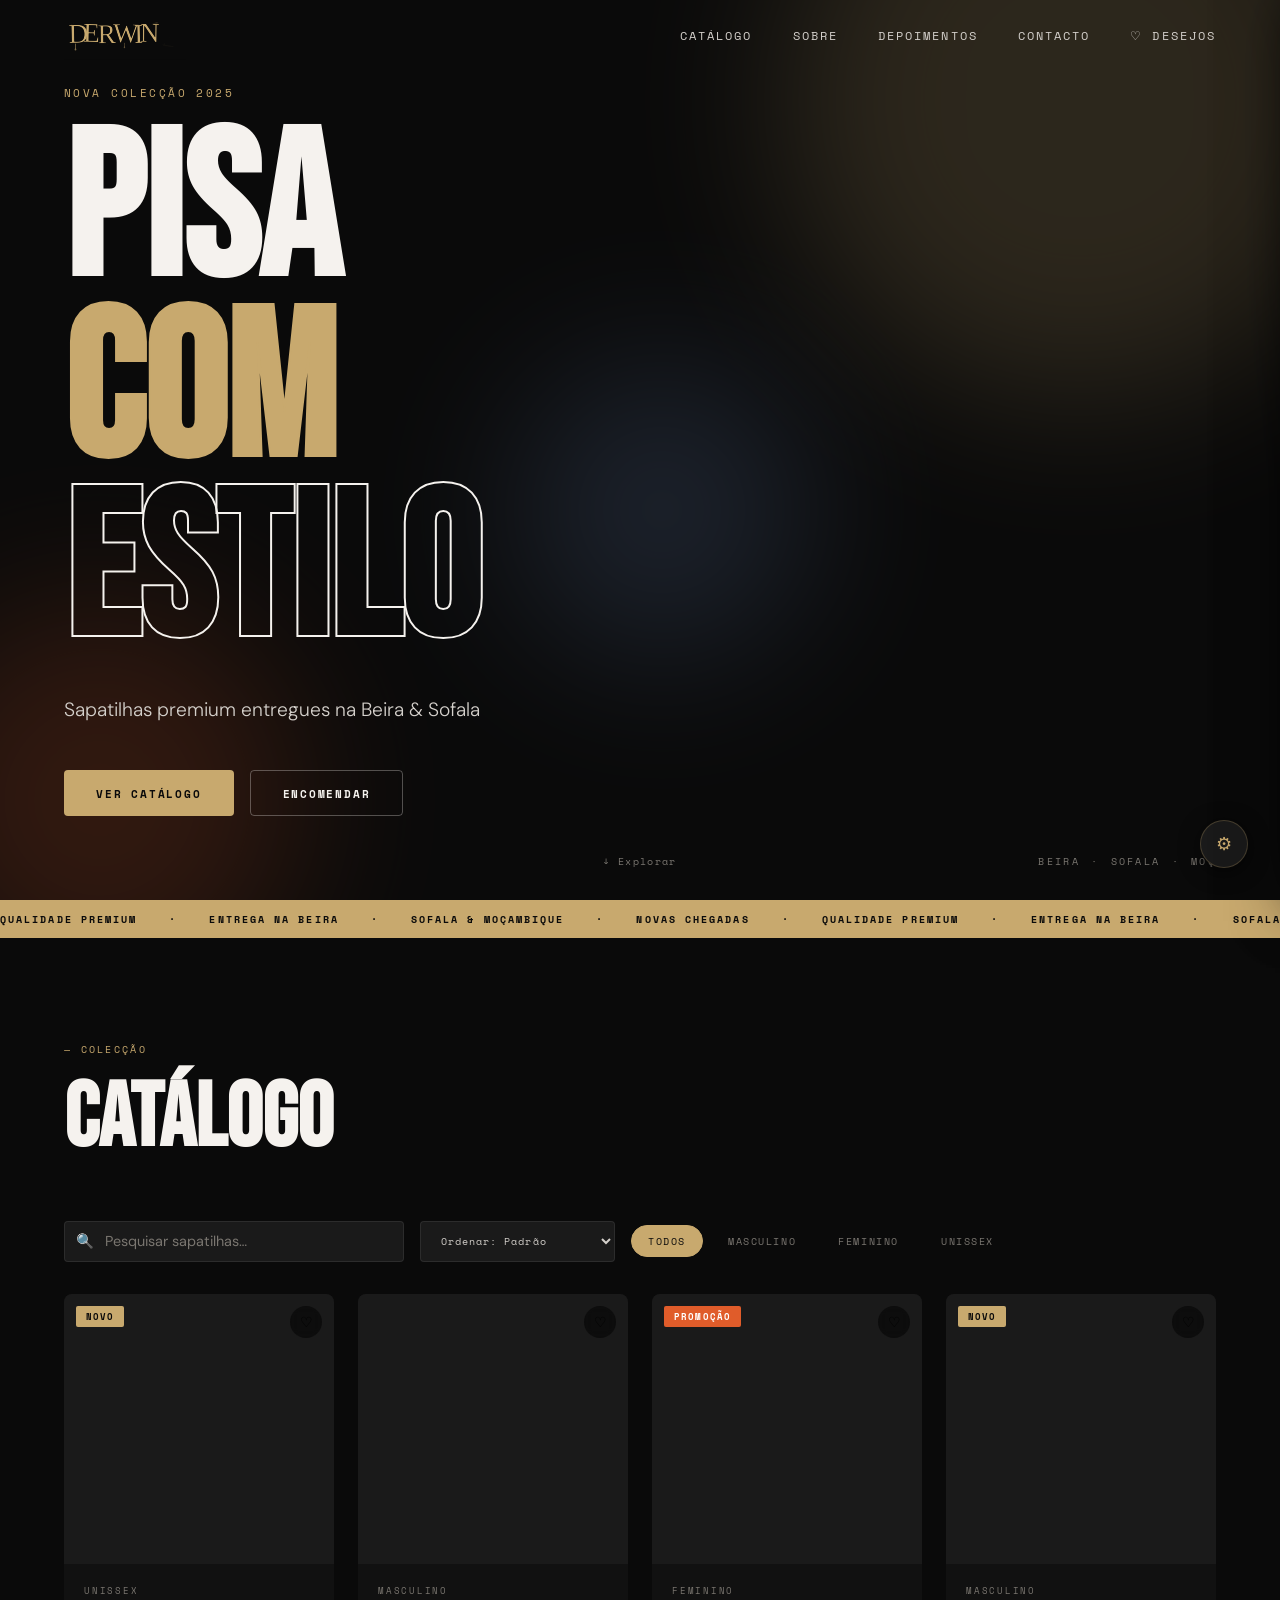
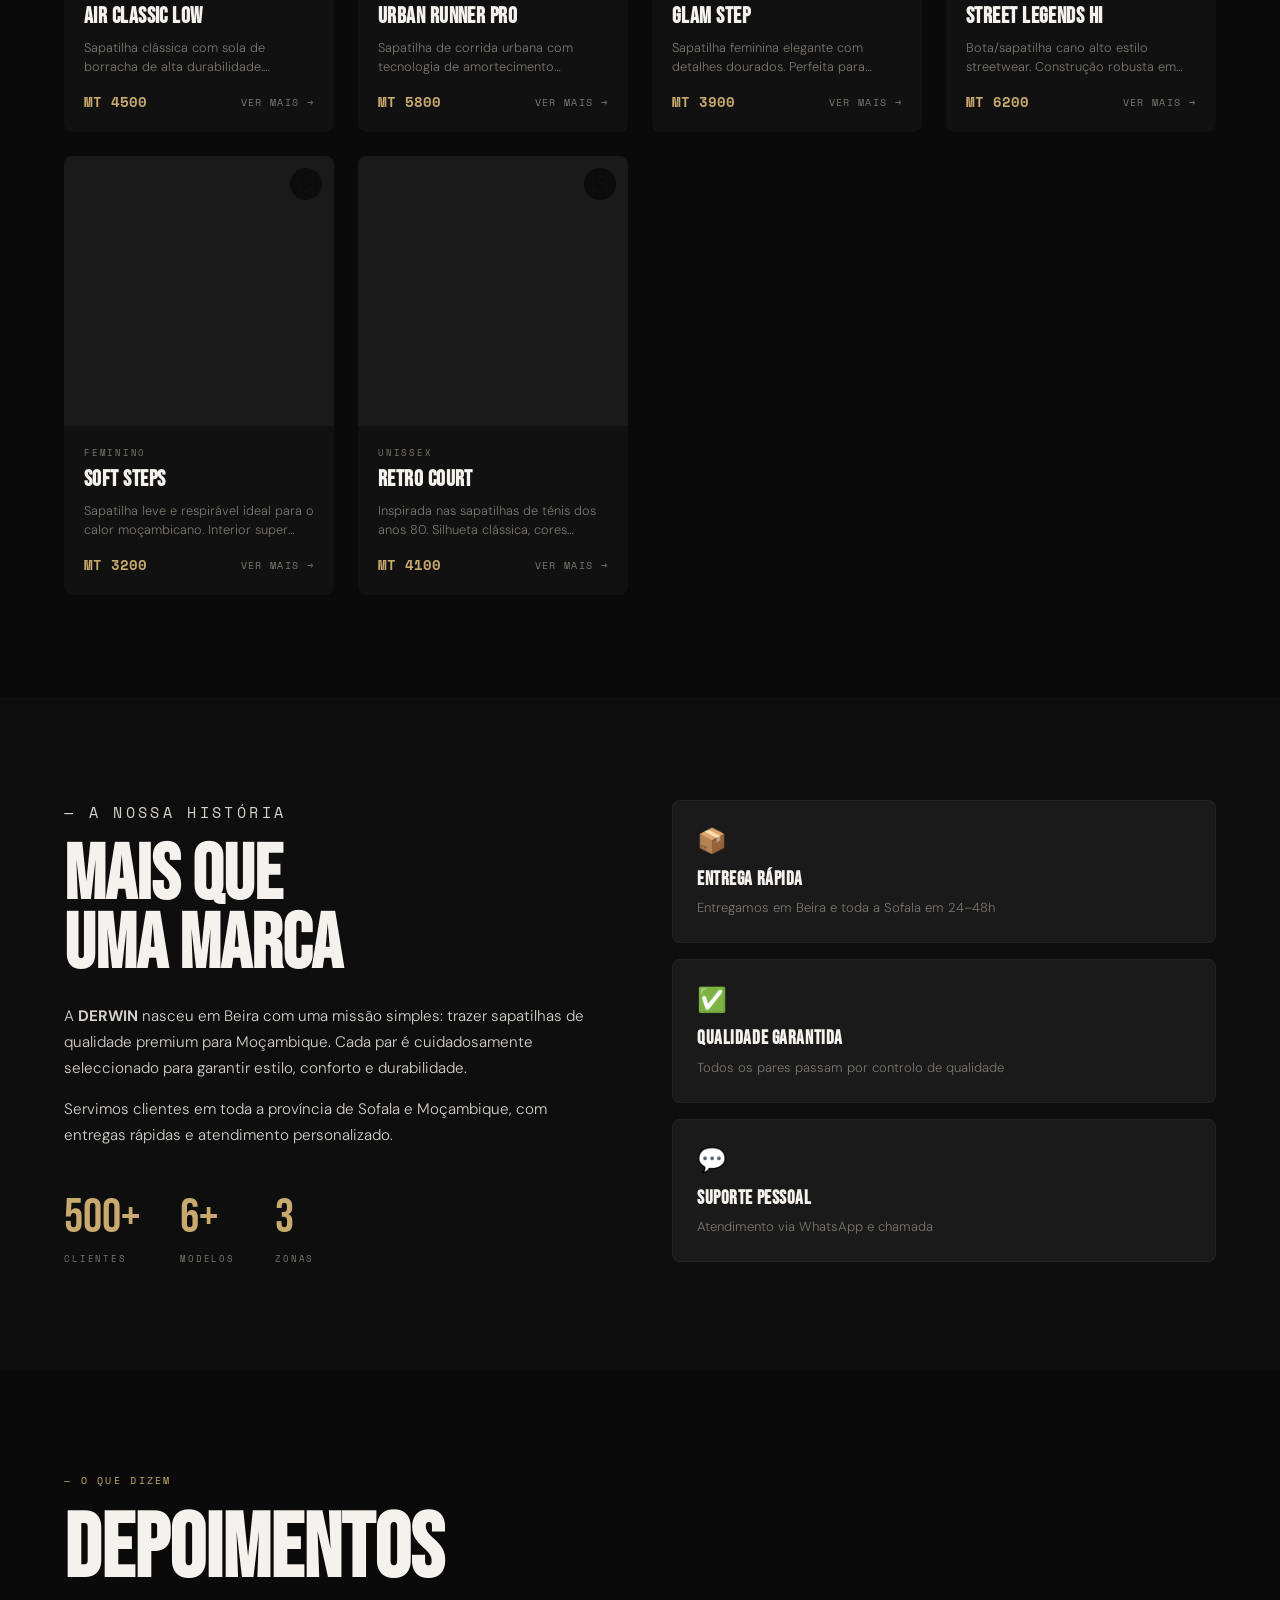
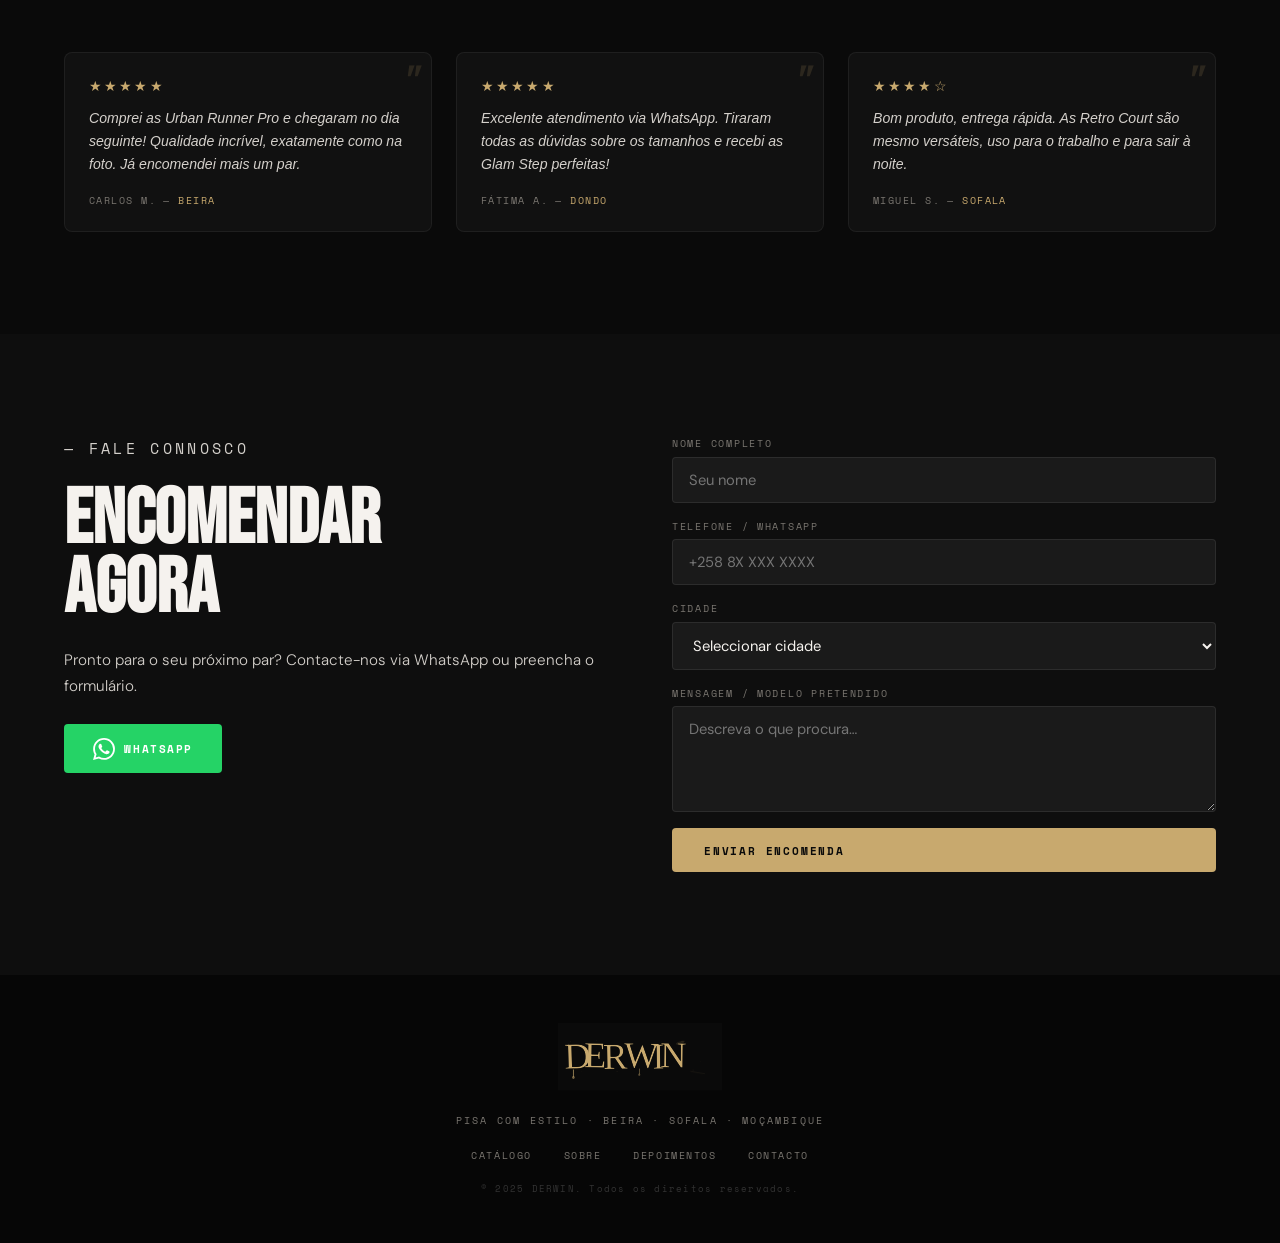
==== commit 8e8d1f55: "Add files via upload" ====
--- a/index.html
+++ b/index.html
@@ -7,7 +7,299 @@
   <meta name="description" content="DERWIN — Sapatilhas premium em Beira, Sofala e Moçambique. Estilo, conforto e qualidade ao seu alcance."/>
   <link rel="preconnect" href="https://fonts.googleapis.com"/>
   <link href="https://fonts.googleapis.com/css2?family=Bebas+Neue&family=DM+Sans:ital,wght@0,300;0,400;0,500;1,300&family=Space+Mono:wght@400;700&display=swap" rel="stylesheet"/>
-  <link rel="stylesheet" href="style.css"/>
+  <style>
+/* ===========================
+   DERWIN — style.css (melhorado)
+   =========================== */
+:root {
+  --black: #0a0a0a;
+  --white: #f5f2ee;
+  --cream: #ede9e3;
+  --accent: #c8a96e;
+  --accent2: #e05c2a;
+  --gray: #7a7670;
+  --light-gray: #d4d0cb;
+  --card-bg: #111111;
+  --radius: 4px;
+  --font-display: 'Bebas Neue', sans-serif;
+  --font-body: 'DM Sans', sans-serif;
+  --font-mono: 'Space Mono', monospace;
+}
+*, *::before, *::after { box-sizing: border-box; margin: 0; padding: 0; }
+html { scroll-behavior: smooth; }
+body { background: var(--black); color: var(--white); font-family: var(--font-body); font-weight: 300; overflow-x: hidden; }
+img { display: block; max-width: 100%; }
+a { text-decoration: none; color: inherit; }
+button { cursor: pointer; border: none; background: none; }
+
+/* ====== NAV ====== */
+#navbar { position: fixed; top: 0; left: 0; right: 0; z-index: 100; padding: 0 clamp(1.5rem, 5vw, 4rem); transition: background .3s, box-shadow .3s; }
+#navbar.scrolled { background: rgba(10,10,10,.95); box-shadow: 0 1px 0 rgba(200,169,110,.15); backdrop-filter: blur(12px); }
+.nav-inner { display: flex; align-items: center; justify-content: space-between; height: 70px; }
+.nav-logo-svg { height: 52px; width: auto; display: block; }
+.logo-img { line-height: 0; }
+.footer-logo-svg { height: 70px; width: auto; display: block; }
+.footer-logo { line-height: 0; }
+.nav-links { display: flex; gap: 2.5rem; align-items: center; }
+.nav-links a { font-family: var(--font-mono); font-size: .72rem; letter-spacing: .18em; text-transform: uppercase; color: var(--light-gray); transition: color .2s; }
+.nav-links a:hover { color: var(--accent); }
+.nav-wishlist-btn { position: relative; display: flex; align-items: center; gap: .3rem; font-family: var(--font-mono); font-size: .72rem; letter-spacing: .18em; text-transform: uppercase; color: var(--light-gray); transition: color .2s; background: none; border: none; cursor: pointer; padding: 0; }
+.nav-wishlist-btn:hover { color: var(--accent2); }
+.wishlist-count { position: absolute; top: -8px; right: -10px; background: var(--accent2); color: #fff; font-size: .5rem; font-weight: 700; border-radius: 50%; width: 16px; height: 16px; display: flex; align-items: center; justify-content: center; font-family: var(--font-mono); }
+.hamburger { display: none; flex-direction: column; gap: 5px; padding: 4px; }
+.hamburger span { display: block; width: 24px; height: 2px; background: var(--white); transition: transform .3s; }
+.mobile-menu { display: none; flex-direction: column; padding: 1rem 0 1.5rem; gap: .5rem; background: rgba(10,10,10,.97); }
+.mobile-menu a, .mobile-menu button { padding: .75rem 1rem; font-family: var(--font-mono); font-size: .8rem; letter-spacing: .14em; text-transform: uppercase; color: var(--light-gray); transition: color .2s; background: none; border: none; cursor: pointer; text-align: left; }
+.mobile-menu a:hover, .mobile-menu button:hover { color: var(--accent); }
+.mobile-menu.open { display: flex; }
+@media(max-width:768px){ .nav-links { display: none; } .hamburger { display: flex; } }
+
+/* ====== HERO ====== */
+.hero { min-height: 100svh; display: flex; flex-direction: column; justify-content: center; padding: 0 clamp(1.5rem,5vw,6rem); position: relative; overflow: hidden; }
+.hero-bg { position: absolute; inset: 0; pointer-events: none; }
+.hero-shape { position: absolute; border-radius: 50%; filter: blur(80px); opacity: .18; }
+.hero-shape.s1 { width: 600px; height: 600px; background: var(--accent); top: -200px; right: -100px; }
+.hero-shape.s2 { width: 400px; height: 400px; background: var(--accent2); bottom: -100px; left: -100px; }
+.hero-shape.s3 { width: 300px; height: 300px; background: #7090c8; top: 40%; left: 40%; }
+.hero-content { position: relative; z-index: 1; }
+.hero-tagline { font-family: var(--font-mono); font-size: .7rem; letter-spacing: .22em; text-transform: uppercase; color: var(--accent); margin-bottom: 1.5rem; }
+.hero-title { font-family: var(--font-display); line-height: .88; margin-bottom: 2rem; }
+.hero-title .line { display: block; }
+.hero-title .l1 { font-size: clamp(7rem,16vw,14rem); color: var(--white); }
+.hero-title .l2 { font-size: clamp(7rem,16vw,14rem); color: var(--accent); -webkit-text-stroke: 2px var(--accent); }
+.hero-title .l3 { font-size: clamp(7rem,16vw,14rem); color: transparent; -webkit-text-stroke: 2px var(--white); }
+.hero-sub { font-size: clamp(1rem,1.8vw,1.2rem); color: var(--light-gray); margin-bottom: 3rem; font-weight: 300; }
+.hero-ctas { display: flex; gap: 1rem; flex-wrap: wrap; }
+.hero-badge { position: absolute; bottom: 2rem; right: clamp(1.5rem,5vw,6rem); font-family: var(--font-mono); font-size: .6rem; letter-spacing: .24em; color: var(--gray); display: flex; gap: .7rem; align-items: center; }
+.scroll-hint { position: absolute; bottom: 2rem; left: 50%; transform: translateX(-50%); font-family: var(--font-mono); font-size: .6rem; letter-spacing: .14em; color: var(--gray); animation: bounce 2s infinite; }
+@keyframes bounce { 0%,100%{transform:translateX(-50%) translateY(0)} 50%{transform:translateX(-50%) translateY(8px)} }
+
+/* ====== BUTTONS ====== */
+.btn-primary { display: inline-flex; align-items: center; gap: .5rem; background: var(--accent); color: var(--black); font-family: var(--font-mono); font-size: .7rem; font-weight: 700; letter-spacing: .16em; text-transform: uppercase; padding: .85rem 2rem; border-radius: var(--radius); transition: background .2s, transform .15s; border: none; cursor: pointer; }
+.btn-primary:hover { background: #dfc082; transform: translateY(-2px); }
+.btn-ghost { display: inline-flex; align-items: center; gap: .5rem; background: transparent; color: var(--white); font-family: var(--font-mono); font-size: .7rem; font-weight: 700; letter-spacing: .16em; text-transform: uppercase; padding: .85rem 2rem; border-radius: var(--radius); border: 1px solid rgba(245,242,238,.3); transition: border-color .2s, color .2s, transform .15s; cursor: pointer; }
+.btn-ghost:hover { border-color: var(--accent); color: var(--accent); transform: translateY(-2px); }
+
+/* ====== TICKER ====== */
+.ticker-strip { background: var(--accent); overflow: hidden; padding: .7rem 0; }
+.ticker { display: flex; gap: 2rem; white-space: nowrap; animation: ticker 18s linear infinite; }
+.ticker span { font-family: var(--font-mono); font-size: .65rem; letter-spacing: .2em; text-transform: uppercase; color: var(--black); font-weight: 700; flex-shrink: 0; }
+@keyframes ticker { from{transform:translateX(0)} to{transform:translateX(-50%)} }
+
+/* ====== CATALOG ====== */
+.catalog { padding: clamp(4rem,8vw,8rem) clamp(1.5rem,5vw,4rem); }
+.section-header { margin-bottom: 3rem; }
+.section-label { font-family: var(--font-mono); font-size: .65rem; letter-spacing: .22em; text-transform: uppercase; color: var(--accent); margin-bottom: .5rem; }
+.section-title { font-family: var(--font-display); font-size: clamp(3rem,7vw,6rem); color: var(--white); }
+
+/* Search + Filter bar */
+.catalog-controls { display: flex; flex-wrap: wrap; gap: 1rem; align-items: center; margin-bottom: 2rem; }
+.search-wrap { position: relative; flex: 1; min-width: 200px; max-width: 340px; }
+.search-wrap input { width: 100%; background: #1a1a1a; border: 1px solid rgba(255,255,255,.08); color: var(--white); font-family: var(--font-body); font-size: .9rem; padding: .65rem 1rem .65rem 2.5rem; border-radius: var(--radius); outline: none; transition: border-color .2s; }
+.search-wrap input:focus { border-color: var(--accent); }
+.search-wrap input::placeholder { color: var(--gray); }
+.search-icon { position: absolute; left: .75rem; top: 50%; transform: translateY(-50%); color: var(--gray); font-size: .9rem; pointer-events: none; }
+.sort-select { background: #1a1a1a; border: 1px solid rgba(255,255,255,.08); color: var(--light-gray); font-family: var(--font-mono); font-size: .65rem; letter-spacing: .1em; padding: .65rem 1rem; border-radius: var(--radius); outline: none; cursor: pointer; transition: border-color .2s; }
+.sort-select:focus { border-color: var(--accent); }
+.filter-bar { display: flex; flex-wrap: wrap; gap: .5rem; }
+.filter-btn { font-family: var(--font-mono); font-size: .62rem; letter-spacing: .16em; text-transform: uppercase; color: var(--gray); border: 1px solid transparent; padding: .45rem 1rem; border-radius: 999px; transition: all .2s; }
+.filter-btn:hover { color: var(--white); border-color: rgba(255,255,255,.2); }
+.filter-btn.active { color: var(--black); background: var(--accent); border-color: var(--accent); }
+
+/* ====== PRODUCT GRID ====== */
+.product-grid { display: grid; grid-template-columns: repeat(auto-fill, minmax(270px, 1fr)); gap: 1.5rem; margin-top: 2rem; }
+.product-card { background: var(--card-bg); border-radius: 8px; overflow: hidden; cursor: pointer; transition: transform .25s, box-shadow .25s; animation: fadeUp .5s ease both; position: relative; }
+.product-card:hover { transform: translateY(-6px); box-shadow: 0 20px 50px rgba(0,0,0,.5); }
+@keyframes fadeUp { from{opacity:0;transform:translateY(24px)} to{opacity:1;transform:translateY(0)} }
+.card-img-wrap { position: relative; aspect-ratio: 1; overflow: hidden; background: #1a1a1a; }
+.card-img-wrap img { width: 100%; height: 100%; object-fit: cover; transition: transform .4s ease; }
+.product-card:hover .card-img-wrap img { transform: scale(1.05); }
+.card-badge { position: absolute; top: .75rem; left: .75rem; font-family: var(--font-mono); font-size: .55rem; letter-spacing: .14em; text-transform: uppercase; font-weight: 700; padding: .25rem .6rem; border-radius: 2px; }
+.badge-novo { background: var(--accent); color: var(--black); }
+.badge-promo { background: var(--accent2); color: #fff; }
+.badge-esgotado { background: #444; color: #aaa; }
+.wishlist-toggle { position: absolute; top: .75rem; right: .75rem; background: rgba(0,0,0,.5); border: none; border-radius: 50%; width: 32px; height: 32px; display: flex; align-items: center; justify-content: center; font-size: .9rem; cursor: pointer; transition: background .2s, transform .15s; backdrop-filter: blur(4px); z-index: 2; }
+.wishlist-toggle:hover { background: rgba(0,0,0,.8); transform: scale(1.15); }
+.wishlist-toggle.active { background: var(--accent2); }
+.card-body { padding: 1.25rem; }
+.card-cat { font-family: var(--font-mono); font-size: .55rem; letter-spacing: .2em; text-transform: uppercase; color: var(--gray); margin-bottom: .4rem; }
+.card-name { font-family: var(--font-display); font-size: 1.4rem; color: var(--white); margin-bottom: .5rem; letter-spacing: .02em; }
+.card-desc { font-size: .8rem; color: var(--gray); line-height: 1.5; margin-bottom: 1rem; display: -webkit-box; -webkit-line-clamp: 2; -webkit-box-orient: vertical; overflow: hidden; }
+.card-footer { display: flex; align-items: center; justify-content: space-between; }
+.card-price { font-family: var(--font-mono); font-size: .85rem; color: var(--accent); font-weight: 700; }
+.card-cta { font-family: var(--font-mono); font-size: .6rem; letter-spacing: .14em; text-transform: uppercase; color: var(--gray); transition: color .2s; }
+.product-card:hover .card-cta { color: var(--accent); }
+.empty-state { grid-column: 1/-1; text-align: center; padding: 5rem 2rem; color: var(--gray); }
+.empty-state .big { font-size: 4rem; margin-bottom: 1rem; }
+
+/* ====== WISHLIST DRAWER ====== */
+.wishlist-drawer { position: fixed; top: 0; right: 0; bottom: 0; width: 360px; max-width: 95vw; background: #111; z-index: 300; transform: translateX(110%); transition: transform .35s cubic-bezier(.4,0,.2,1); box-shadow: -20px 0 60px rgba(0,0,0,.5); display: flex; flex-direction: column; }
+.wishlist-drawer.open { transform: translateX(0); }
+.wishlist-drawer-header { display: flex; align-items: center; justify-content: space-between; padding: 1.5rem; border-bottom: 1px solid rgba(255,255,255,.06); }
+.wishlist-drawer-header h3 { font-family: var(--font-display); font-size: 1.6rem; letter-spacing: .04em; }
+.wishlist-drawer-close { font-size: 1.1rem; color: var(--gray); transition: color .2s; }
+.wishlist-drawer-close:hover { color: var(--white); }
+.wishlist-drawer-body { flex: 1; overflow-y: auto; padding: 1rem 1.5rem; }
+.wishlist-item { display: flex; gap: 1rem; align-items: center; padding: .75rem 0; border-bottom: 1px solid rgba(255,255,255,.05); }
+.wishlist-item img { width: 64px; height: 64px; object-fit: cover; border-radius: 4px; background: #1a1a1a; flex-shrink: 0; }
+.wishlist-item-info { flex: 1; }
+.wishlist-item-name { font-family: var(--font-display); font-size: 1rem; margin-bottom: .15rem; }
+.wishlist-item-price { font-family: var(--font-mono); font-size: .7rem; color: var(--accent); }
+.wishlist-item-del { color: var(--gray); font-size: .85rem; transition: color .2s; flex-shrink: 0; }
+.wishlist-item-del:hover { color: var(--accent2); }
+.wishlist-empty { text-align: center; padding: 3rem 1rem; color: var(--gray); font-size: .9rem; }
+.wishlist-drawer-footer { padding: 1.5rem; border-top: 1px solid rgba(255,255,255,.06); }
+.drawer-overlay { position: fixed; inset: 0; background: rgba(0,0,0,.6); z-index: 299; opacity: 0; pointer-events: none; transition: opacity .3s; }
+.drawer-overlay.open { opacity: 1; pointer-events: all; }
+
+/* ====== SOBRE ====== */
+.sobre { padding: clamp(4rem,8vw,8rem) clamp(1.5rem,5vw,4rem); background: #0e0e0e; }
+.sobre-inner { display: grid; grid-template-columns: 1fr 1fr; gap: 4rem; align-items: start; }
+@media(max-width:768px){ .sobre-inner { grid-template-columns: 1fr; gap: 2.5rem; } }
+.sobre-text h2 { font-family: var(--font-display); font-size: clamp(3rem,6vw,5rem); line-height: .9; margin: 1rem 0 1.5rem; }
+.sobre-text p { color: var(--light-gray); font-size: .95rem; line-height: 1.7; margin-bottom: 1rem; }
+.stats { display: flex; gap: 2.5rem; margin-top: 2.5rem; }
+.stat-num { display: block; font-family: var(--font-display); font-size: 3rem; color: var(--accent); }
+.stat-label { font-family: var(--font-mono); font-size: .58rem; letter-spacing: .2em; text-transform: uppercase; color: var(--gray); }
+.sobre-visual { display: flex; flex-direction: column; gap: 1rem; }
+.sobre-card { background: #1a1a1a; border-radius: 8px; padding: 1.5rem; border: 1px solid rgba(255,255,255,.04); transition: border-color .2s; }
+.sobre-card:hover { border-color: rgba(200,169,110,.2); }
+.sobre-icon { font-size: 1.5rem; margin-bottom: .75rem; }
+.sobre-card h3 { font-family: var(--font-display); font-size: 1.2rem; margin-bottom: .4rem; letter-spacing: .03em; }
+.sobre-card p { font-size: .82rem; color: var(--gray); line-height: 1.6; }
+
+/* ====== DEPOIMENTOS ====== */
+.depoimentos { padding: clamp(4rem,8vw,8rem) clamp(1.5rem,5vw,4rem); }
+.depo-grid { display: grid; grid-template-columns: repeat(auto-fill, minmax(280px,1fr)); gap: 1.5rem; margin-top: 2rem; }
+.depo-card { background: #111; border: 1px solid rgba(255,255,255,.06); border-radius: 8px; padding: 1.5rem; position: relative; }
+.depo-stars { color: var(--accent); font-size: .9rem; margin-bottom: .75rem; letter-spacing: .15em; }
+.depo-text { font-size: .88rem; color: var(--light-gray); line-height: 1.65; margin-bottom: 1rem; font-style: italic; }
+.depo-text::before { content: '"'; font-family: var(--font-display); font-size: 3rem; color: rgba(200,169,110,.15); position: absolute; top: .5rem; right: 1rem; line-height: 1; }
+.depo-author { font-family: var(--font-mono); font-size: .6rem; letter-spacing: .15em; text-transform: uppercase; color: var(--gray); }
+.depo-city { color: var(--accent); }
+
+/* ====== CONTACTO ====== */
+.contacto { padding: clamp(4rem,8vw,8rem) clamp(1.5rem,5vw,4rem); background: #0e0e0e; }
+.contacto-inner { display: grid; grid-template-columns: 1fr 1fr; gap: 4rem; align-items: start; }
+@media(max-width:768px){ .contacto-inner { grid-template-columns: 1fr; gap: 2.5rem; } }
+.contacto-text h2 { font-family: var(--font-display); font-size: clamp(3rem,6vw,5rem); line-height: .9; margin: 1rem 0 1.5rem; }
+.contacto-text p { color: var(--light-gray); font-size: .95rem; line-height: 1.7; margin-bottom: 1.5rem; }
+.whatsapp-btn { display: inline-flex; align-items: center; gap: .6rem; background: #25D366; color: #fff; font-family: var(--font-mono); font-size: .7rem; font-weight: 700; letter-spacing: .14em; text-transform: uppercase; padding: .85rem 1.8rem; border-radius: var(--radius); transition: background .2s, transform .15s; }
+.whatsapp-btn:hover { background: #1db855; transform: translateY(-2px); }
+.contact-form { display: flex; flex-direction: column; gap: 1rem; }
+.form-group { display: flex; flex-direction: column; gap: .4rem; }
+.form-group label { font-family: var(--font-mono); font-size: .6rem; letter-spacing: .18em; text-transform: uppercase; color: var(--gray); }
+.form-group input, .form-group select, .form-group textarea { background: #1a1a1a; border: 1px solid rgba(255,255,255,.08); color: var(--white); font-family: var(--font-body); font-size: .92rem; padding: .75rem 1rem; border-radius: var(--radius); outline: none; transition: border-color .2s; resize: vertical; }
+.form-group input:focus, .form-group select:focus, .form-group textarea:focus { border-color: var(--accent); }
+.form-group select option { background: #1a1a1a; }
+.form-success { display: none; background: rgba(37,211,102,.12); border: 1px solid #25D366; color: #25D366; padding: .75rem 1rem; border-radius: var(--radius); font-family: var(--font-mono); font-size: .7rem; letter-spacing: .1em; margin-top: .5rem; }
+
+/* ====== FOOTER ====== */
+.footer { background: #060606; padding: 3rem clamp(1.5rem,5vw,4rem); }
+.footer-inner { display: flex; flex-direction: column; align-items: center; gap: 1.25rem; text-align: center; }
+.footer-tagline { font-family: var(--font-mono); font-size: .62rem; letter-spacing: .22em; text-transform: uppercase; color: var(--gray); }
+.footer-links { display: flex; gap: 2rem; }
+.footer-links a { font-family: var(--font-mono); font-size: .6rem; letter-spacing: .16em; text-transform: uppercase; color: var(--gray); transition: color .2s; }
+.footer-links a:hover { color: var(--accent); }
+.footer-copy { font-family: var(--font-mono); font-size: .55rem; letter-spacing: .14em; color: #333; }
+
+/* ====== MODAL ====== */
+.modal-overlay { position: fixed; inset: 0; background: rgba(0,0,0,.8); backdrop-filter: blur(6px); z-index: 200; display: flex; align-items: center; justify-content: center; padding: 1.5rem; opacity: 0; pointer-events: none; transition: opacity .25s; }
+.modal-overlay.open { opacity: 1; pointer-events: all; }
+.modal { background: #111; border-radius: 12px; width: 100%; max-width: 760px; max-height: 90vh; overflow-y: auto; display: grid; grid-template-columns: 1fr 1fr; position: relative; }
+@media(max-width:600px){ .modal { grid-template-columns: 1fr; } }
+.modal-close { position: absolute; top: 1rem; right: 1rem; font-size: 1rem; color: var(--gray); z-index: 2; transition: color .2s; background: rgba(0,0,0,.4); width: 32px; height: 32px; border-radius: 50%; display: flex; align-items: center; justify-content: center; }
+.modal-close:hover { color: var(--white); }
+.modal-img-wrap { position: relative; aspect-ratio: 1; background: #1a1a1a; border-radius: 12px 0 0 12px; overflow: hidden; }
+@media(max-width:600px){ .modal-img-wrap { border-radius: 12px 12px 0 0; aspect-ratio: 4/3; } }
+.modal-img-wrap img { width: 100%; height: 100%; object-fit: cover; }
+.modal-badge { position: absolute; bottom: 1rem; left: 1rem; font-family: var(--font-mono); font-size: .6rem; letter-spacing: .14em; text-transform: uppercase; font-weight: 700; padding: .3rem .7rem; border-radius: 2px; }
+.modal-info { padding: 2rem; display: flex; flex-direction: column; gap: .75rem; }
+.modal-cat { font-family: var(--font-mono); font-size: .6rem; letter-spacing: .22em; text-transform: uppercase; color: var(--accent); }
+.modal-name { font-family: var(--font-display); font-size: 2rem; line-height: .95; }
+.modal-price { font-family: var(--font-mono); font-size: 1.1rem; color: var(--accent); font-weight: 700; }
+.modal-desc { font-size: .85rem; color: var(--light-gray); line-height: 1.7; }
+.modal-sizes-label { font-family: var(--font-mono); font-size: .55rem; letter-spacing: .2em; text-transform: uppercase; color: var(--gray); margin-top: .25rem; }
+.modal-sizes { display: flex; flex-wrap: wrap; gap: .4rem; margin-top: .25rem; }
+.size-chip { font-family: var(--font-mono); font-size: .65rem; padding: .3rem .65rem; border: 1px solid rgba(255,255,255,.15); border-radius: 2px; color: var(--light-gray); transition: all .15s; cursor: pointer; }
+.size-chip:hover { border-color: var(--accent); color: var(--accent); }
+.size-chip.selected { background: var(--accent); color: var(--black); border-color: var(--accent); }
+.modal-wa { margin-top: auto; }
+.modal-wishlist-btn { display: flex; align-items: center; gap: .5rem; background: transparent; color: var(--gray); font-family: var(--font-mono); font-size: .65rem; letter-spacing: .12em; text-transform: uppercase; border: 1px solid rgba(255,255,255,.1); padding: .65rem 1rem; border-radius: var(--radius); transition: all .2s; cursor: pointer; }
+.modal-wishlist-btn:hover, .modal-wishlist-btn.active { border-color: var(--accent2); color: var(--accent2); }
+
+/* ====== ADMIN LOGIN ====== */
+.admin-login-overlay { position: fixed; inset: 0; background: rgba(0,0,0,.85); backdrop-filter: blur(8px); z-index: 400; display: flex; align-items: center; justify-content: center; padding: 2rem; opacity: 0; pointer-events: none; transition: opacity .25s; }
+.admin-login-overlay.open { opacity: 1; pointer-events: all; }
+.admin-login-box { background: #111; border: 1px solid rgba(200,169,110,.2); border-radius: 12px; padding: 2.5rem; width: 100%; max-width: 360px; }
+.admin-login-box h3 { font-family: var(--font-display); font-size: 2rem; margin-bottom: .25rem; }
+.admin-login-box p { font-family: var(--font-mono); font-size: .62rem; letter-spacing: .15em; text-transform: uppercase; color: var(--gray); margin-bottom: 2rem; }
+.admin-login-error { color: var(--accent2); font-family: var(--font-mono); font-size: .65rem; letter-spacing: .1em; margin-top: .75rem; display: none; }
+.admin-login-cancel { display: block; width: 100%; margin-top: .75rem; text-align: center; font-family: var(--font-mono); font-size: .62rem; letter-spacing: .14em; text-transform: uppercase; color: var(--gray); padding: .6rem; transition: color .2s; }
+.admin-login-cancel:hover { color: var(--white); cursor: pointer; }
+
+/* ====== ADMIN TOGGLE ====== */
+.admin-toggle { position: fixed; bottom: 2rem; right: 2rem; z-index: 150; width: 48px; height: 48px; border-radius: 50%; background: #1a1a1a; border: 1px solid rgba(200,169,110,.25); color: var(--accent); font-size: 1.15rem; display: flex; align-items: center; justify-content: center; transition: background .2s, border-color .2s; box-shadow: 0 4px 20px rgba(0,0,0,.5); }
+.admin-toggle:hover { background: #222; border-color: var(--accent); }
+.admin-toggle.logged-in { border-color: var(--accent); background: rgba(200,169,110,.1); }
+
+/* ====== ADMIN PANEL ====== */
+.admin-panel { position: fixed; top: 0; right: 0; bottom: 0; width: 420px; max-width: 95vw; background: #0d0d0d; z-index: 300; transform: translateX(110%); transition: transform .35s cubic-bezier(.4,0,.2,1); box-shadow: -20px 0 60px rgba(0,0,0,.6); display: flex; flex-direction: column; border-left: 1px solid rgba(200,169,110,.1); }
+.admin-panel.open { transform: translateX(0); }
+.admin-header { display: flex; align-items: center; justify-content: space-between; padding: 1.5rem; border-bottom: 1px solid rgba(255,255,255,.06); background: #111; flex-shrink: 0; }
+.admin-header h3 { font-family: var(--font-display); font-size: 1.6rem; letter-spacing: .04em; }
+.admin-header .admin-user { font-family: var(--font-mono); font-size: .58rem; color: var(--accent); letter-spacing: .15em; text-transform: uppercase; }
+.admin-header-right { display: flex; align-items: center; gap: .75rem; }
+.admin-close-btn { color: var(--gray); transition: color .2s; font-size: 1rem; }
+.admin-close-btn:hover { color: var(--white); }
+.admin-logout-btn { font-family: var(--font-mono); font-size: .58rem; letter-spacing: .14em; text-transform: uppercase; color: var(--gray); padding: .3rem .7rem; border: 1px solid rgba(255,255,255,.08); border-radius: 2px; transition: all .2s; }
+.admin-logout-btn:hover { color: var(--accent2); border-color: var(--accent2); }
+.admin-body { flex: 1; overflow-y: auto; padding: 1.5rem; }
+.admin-tabs { display: flex; gap: .5rem; margin-bottom: 1.5rem; border-bottom: 1px solid rgba(255,255,255,.06); padding-bottom: .75rem; }
+.admin-tab { font-family: var(--font-mono); font-size: .6rem; letter-spacing: .16em; text-transform: uppercase; color: var(--gray); padding: .4rem .85rem; border-radius: 2px; transition: all .2s; }
+.admin-tab.active { background: var(--accent); color: var(--black); }
+.admin-hint { font-family: var(--font-mono); font-size: .62rem; color: var(--gray); letter-spacing: .1em; margin-bottom: 1.25rem; line-height: 1.6; }
+.admin-form { display: flex; flex-direction: column; gap: .85rem; }
+.admin-form .form-group { gap: .3rem; }
+.admin-form label { font-family: var(--font-mono); font-size: .55rem; letter-spacing: .18em; text-transform: uppercase; color: var(--gray); }
+.admin-form input, .admin-form select, .admin-form textarea { background: #1a1a1a; border: 1px solid rgba(255,255,255,.07); color: var(--white); font-family: var(--font-body); font-size: .85rem; padding: .6rem .85rem; border-radius: 3px; outline: none; transition: border-color .2s; width: 100%; }
+.admin-form input:focus, .admin-form select:focus, .admin-form textarea:focus { border-color: var(--accent); }
+.admin-success { display: none; background: rgba(200,169,110,.1); border: 1px solid rgba(200,169,110,.3); color: var(--accent); padding: .6rem .85rem; border-radius: 3px; font-family: var(--font-mono); font-size: .62rem; letter-spacing: .1em; margin-top: .25rem; }
+.admin-panel hr { border: none; border-top: 1px solid rgba(255,255,255,.06); margin: 1.5rem 0; }
+.admin-list { display: flex; flex-direction: column; gap: .5rem; }
+.admin-list-label { font-family: var(--font-mono); font-size: .58rem; letter-spacing: .16em; text-transform: uppercase; color: var(--gray); margin-bottom: .5rem; }
+.admin-item { display: flex; align-items: center; gap: .75rem; background: #1a1a1a; border-radius: 4px; padding: .6rem; border: 1px solid rgba(255,255,255,.04); }
+.admin-item-img { width: 44px; height: 44px; object-fit: cover; border-radius: 3px; background: #222; flex-shrink: 0; }
+.admin-item-name { flex: 1; font-size: .8rem; color: var(--light-gray); white-space: nowrap; overflow: hidden; text-overflow: ellipsis; }
+.admin-item-actions { display: flex; gap: .35rem; flex-shrink: 0; }
+.admin-item-del, .admin-item-edit { padding: .25rem .5rem; border-radius: 2px; font-size: .7rem; transition: background .15s; }
+.admin-item-del:hover { background: rgba(224,92,42,.2); }
+.admin-item-edit:hover { background: rgba(200,169,110,.15); }
+.admin-sync-status { font-family: var(--font-mono); font-size: .58rem; letter-spacing: .12em; color: var(--gray); padding: .5rem; text-align: center; }
+.admin-sync-status.synced { color: #25D366; }
+.admin-sync-status.error { color: var(--accent2); }
+
+/* ====== EDIT MODAL (inline in admin) ====== */
+.edit-form-wrap { background: #111; border: 1px solid rgba(200,169,110,.15); border-radius: 6px; padding: 1rem; margin-top: .5rem; display: none; }
+.edit-form-wrap.open { display: block; }
+
+/* ====== STATS TAB ====== */
+.stats-grid { display: grid; grid-template-columns: 1fr 1fr; gap: .75rem; }
+.stat-card { background: #1a1a1a; border-radius: 6px; padding: 1rem; border: 1px solid rgba(255,255,255,.04); }
+.stat-card-num { font-family: var(--font-display); font-size: 2.2rem; color: var(--accent); }
+.stat-card-label { font-family: var(--font-mono); font-size: .55rem; letter-spacing: .18em; text-transform: uppercase; color: var(--gray); margin-top: .2rem; }
+.cat-bar-wrap { margin-top: 1.25rem; }
+.cat-bar-label { display: flex; justify-content: space-between; font-family: var(--font-mono); font-size: .58rem; letter-spacing: .1em; text-transform: uppercase; color: var(--gray); margin-bottom: .3rem; }
+.cat-bar-track { height: 4px; background: #1a1a1a; border-radius: 2px; overflow: hidden; }
+.cat-bar-fill { height: 100%; background: var(--accent); border-radius: 2px; transition: width .5s ease; }
+
+/* ====== TOAST ====== */
+.toast-container { position: fixed; bottom: 5rem; right: 2rem; z-index: 500; display: flex; flex-direction: column; gap: .5rem; pointer-events: none; }
+.toast { background: #1a1a1a; border: 1px solid rgba(255,255,255,.1); color: var(--white); font-family: var(--font-mono); font-size: .65rem; letter-spacing: .1em; padding: .75rem 1.25rem; border-radius: 4px; pointer-events: none; animation: toastIn .3s ease; box-shadow: 0 4px 20px rgba(0,0,0,.5); }
+.toast.success { border-color: #25D366; color: #25D366; }
+.toast.error { border-color: var(--accent2); color: var(--accent2); }
+@keyframes toastIn { from{opacity:0;transform:translateY(12px)} to{opacity:1;transform:translateY(0)} }
+  </style>
 </head>
 <body>
 
@@ -15,12 +307,17 @@
 <nav id="navbar">
   <div class="nav-inner">
     <a href="#" class="logo logo-img">
-      <img src="logo.svg" alt="DERWIN" class="nav-logo-svg"/>
+      <img src="logo.svg" alt="DERWIN" class="nav-logo-svg" onerror="this.style.display='none';this.parentNode.insertAdjacentHTML('afterbegin','<span style=\'font-family:var(--font-display);font-size:1.8rem;letter-spacing:.08em\'>DERWIN</span>')"/>
     </a>
     <div class="nav-links">
       <a href="#catalogo">Catálogo</a>
       <a href="#sobre">Sobre</a>
+      <a href="#depoimentos">Depoimentos</a>
       <a href="#contacto">Contacto</a>
+      <button class="nav-wishlist-btn" id="navWishlistBtn" title="Lista de Desejos">
+        ♡ Desejos
+        <span class="wishlist-count" id="wishlistCount" style="display:none">0</span>
+      </button>
     </div>
     <button class="hamburger" id="menuBtn" aria-label="Menu">
       <span></span><span></span><span></span>
@@ -29,7 +326,9 @@
   <div class="mobile-menu" id="mobileMenu">
     <a href="#catalogo" onclick="closeMobile()">Catálogo</a>
     <a href="#sobre" onclick="closeMobile()">Sobre</a>
+    <a href="#depoimentos" onclick="closeMobile()">Depoimentos</a>
     <a href="#contacto" onclick="closeMobile()">Contacto</a>
+    <button onclick="closeMobile();openWishlist()">♡ Lista de Desejos</button>
   </div>
 </nav>
 
@@ -54,11 +353,7 @@
     </div>
   </div>
   <div class="hero-badge">
-    <span>BEIRA</span>
-    <span>·</span>
-    <span>SOFALA</span>
-    <span>·</span>
-    <span>MOÇ</span>
+    <span>BEIRA</span><span>·</span><span>SOFALA</span><span>·</span><span>MOÇ</span>
   </div>
   <div class="scroll-hint">↓ Explorar</div>
 </section>
@@ -84,18 +379,26 @@
     <h2 class="section-title">CATÁLOGO</h2>
   </div>
 
-  <!-- FILTER -->
-  <div class="filter-bar">
-    <button class="filter-btn active" data-filter="all">Todos</button>
-    <button class="filter-btn" data-filter="masculino">Masculino</button>
-    <button class="filter-btn" data-filter="feminino">Feminino</button>
-    <button class="filter-btn" data-filter="unissex">Unissex</button>
-  </div>
-
-  <!-- GRID -->
-  <div class="product-grid" id="productGrid">
-    <!-- Products injected by JS -->
-  </div>
+  <div class="catalog-controls">
+    <div class="search-wrap">
+      <span class="search-icon">🔍</span>
+      <input type="search" id="searchInput" placeholder="Pesquisar sapatilhas…" />
+    </div>
+    <select class="sort-select" id="sortSelect">
+      <option value="default">Ordenar: Padrão</option>
+      <option value="price-asc">Preço: Menor → Maior</option>
+      <option value="price-desc">Preço: Maior → Menor</option>
+      <option value="name-asc">Nome: A → Z</option>
+    </select>
+    <div class="filter-bar">
+      <button class="filter-btn active" data-filter="all">Todos</button>
+      <button class="filter-btn" data-filter="masculino">Masculino</button>
+      <button class="filter-btn" data-filter="feminino">Feminino</button>
+      <button class="filter-btn" data-filter="unissex">Unissex</button>
+    </div>
+  </div>
+
+  <div class="product-grid" id="productGrid"></div>
 </section>
 
 <!-- SOBRE -->
@@ -107,27 +410,40 @@
       <p>A <strong>DERWIN</strong> nasceu em Beira com uma missão simples: trazer sapatilhas de qualidade premium para Moçambique. Cada par é cuidadosamente seleccionado para garantir estilo, conforto e durabilidade.</p>
       <p>Servimos clientes em toda a província de Sofala e Moçambique, com entregas rápidas e atendimento personalizado.</p>
       <div class="stats">
-        <div class="stat"><span class="stat-num">500+</span><span class="stat-label">Clientes</span></div>
-        <div class="stat"><span class="stat-num">50+</span><span class="stat-label">Modelos</span></div>
+        <div class="stat"><span class="stat-num" id="statClients">500+</span><span class="stat-label">Clientes</span></div>
+        <div class="stat"><span class="stat-num" id="statModels">50+</span><span class="stat-label">Modelos</span></div>
         <div class="stat"><span class="stat-num">3</span><span class="stat-label">Zonas</span></div>
       </div>
     </div>
     <div class="sobre-visual">
-      <div class="sobre-card">
-        <div class="sobre-icon">📦</div>
-        <h3>Entrega Rápida</h3>
-        <p>Entregamos em Beira e toda a Sofala em 24–48h</p>
-      </div>
-      <div class="sobre-card">
-        <div class="sobre-icon">✅</div>
-        <h3>Qualidade Garantida</h3>
-        <p>Todos os pares passam por controlo de qualidade</p>
-      </div>
-      <div class="sobre-card">
-        <div class="sobre-icon">💬</div>
-        <h3>Suporte Pessoal</h3>
-        <p>Atendimento via WhatsApp e chamada</p>
-      </div>
+      <div class="sobre-card"><div class="sobre-icon">📦</div><h3>Entrega Rápida</h3><p>Entregamos em Beira e toda a Sofala em 24–48h</p></div>
+      <div class="sobre-card"><div class="sobre-icon">✅</div><h3>Qualidade Garantida</h3><p>Todos os pares passam por controlo de qualidade</p></div>
+      <div class="sobre-card"><div class="sobre-icon">💬</div><h3>Suporte Pessoal</h3><p>Atendimento via WhatsApp e chamada</p></div>
+    </div>
+  </div>
+</section>
+
+<!-- DEPOIMENTOS -->
+<section id="depoimentos" class="depoimentos">
+  <div class="section-header">
+    <p class="section-label">— O Que Dizem</p>
+    <h2 class="section-title">DEPOIMENTOS</h2>
+  </div>
+  <div class="depo-grid">
+    <div class="depo-card">
+      <div class="depo-stars">★★★★★</div>
+      <p class="depo-text">Comprei as Urban Runner Pro e chegaram no dia seguinte! Qualidade incrível, exatamente como na foto. Já encomendei mais um par.</p>
+      <p class="depo-author">Carlos M. — <span class="depo-city">Beira</span></p>
+    </div>
+    <div class="depo-card">
+      <div class="depo-stars">★★★★★</div>
+      <p class="depo-text">Excelente atendimento via WhatsApp. Tiraram todas as dúvidas sobre os tamanhos e recebi as Glam Step perfeitas!</p>
+      <p class="depo-author">Fátima A. — <span class="depo-city">Dondo</span></p>
+    </div>
+    <div class="depo-card">
+      <div class="depo-stars">★★★★☆</div>
+      <p class="depo-text">Bom produto, entrega rápida. As Retro Court são mesmo versáteis, uso para o trabalho e para sair à noite.</p>
+      <p class="depo-author">Miguel S. — <span class="depo-city">Sofala</span></p>
     </div>
   </div>
 </section>
@@ -147,15 +463,15 @@
     <form class="contact-form" id="contactForm">
       <div class="form-group">
         <label>Nome Completo</label>
-        <input type="text" placeholder="Seu nome" required />
+        <input type="text" id="cName" placeholder="Seu nome" required />
       </div>
       <div class="form-group">
         <label>Telefone / WhatsApp</label>
-        <input type="tel" placeholder="+258 8X XXX XXXX" required />
+        <input type="tel" id="cPhone" placeholder="+258 8X XXX XXXX" required />
       </div>
       <div class="form-group">
         <label>Cidade</label>
-        <select required>
+        <select id="cCity" required>
           <option value="">Seleccionar cidade</option>
           <option>Beira</option>
           <option>Dondo</option>
@@ -165,7 +481,7 @@
       </div>
       <div class="form-group">
         <label>Mensagem / Modelo pretendido</label>
-        <textarea rows="4" placeholder="Descreva o que procura…"></textarea>
+        <textarea id="cMsg" rows="4" placeholder="Descreva o que procura…"></textarea>
       </div>
       <button type="submit" class="btn-primary">Enviar Encomenda</button>
       <div class="form-success" id="formSuccess">✅ Recebido! Entraremos em contacto em breve.</div>
@@ -177,19 +493,20 @@
 <footer class="footer">
   <div class="footer-inner">
     <div class="footer-logo">
-      <img src="logo.svg" alt="DERWIN" class="footer-logo-svg"/>
+      <img src="logo.svg" alt="DERWIN" class="footer-logo-svg" onerror="this.style.display='none';this.parentNode.insertAdjacentHTML('afterbegin','<span style=\'font-family:var(--font-display);font-size:2rem;letter-spacing:.08em\'>DERWIN</span>')"/>
     </div>
     <p class="footer-tagline">Pisa com Estilo · Beira · Sofala · Moçambique</p>
     <div class="footer-links">
       <a href="#catalogo">Catálogo</a>
       <a href="#sobre">Sobre</a>
+      <a href="#depoimentos">Depoimentos</a>
       <a href="#contacto">Contacto</a>
     </div>
     <p class="footer-copy">© 2025 DERWIN. Todos os direitos reservados.</p>
   </div>
 </footer>
 
-<!-- MODAL -->
+<!-- PRODUCT MODAL -->
 <div class="modal-overlay" id="modalOverlay">
   <div class="modal" id="modal">
     <button class="modal-close" id="modalClose">✕</button>
@@ -202,7 +519,9 @@
       <h2 class="modal-name" id="modalName"></h2>
       <p class="modal-price" id="modalPrice"></p>
       <p class="modal-desc" id="modalDesc"></p>
+      <p class="modal-sizes-label">Tamanhos disponíveis</p>
       <div class="modal-sizes" id="modalSizes"></div>
+      <button class="modal-wishlist-btn" id="modalWishlistBtn">♡ Adicionar à Lista de Desejos</button>
       <a id="modalWA" href="#" target="_blank" class="btn-primary modal-wa">
         <svg viewBox="0 0 24 24" fill="currentColor" width="18" height="18"><path d="M17.472 14.382c-.297-.149-1.758-.867-2.03-.967-.273-.099-.471-.148-.67.15-.197.297-.767.966-.94 1.164-.173.199-.347.223-.644.075-.297-.15-1.255-.463-2.39-1.475-.883-.788-1.48-1.761-1.653-2.059-.173-.297-.018-.458.13-.606.134-.133.298-.347.446-.52.149-.174.198-.298.298-.497.099-.198.05-.371-.025-.52-.075-.149-.669-1.612-.916-2.207-.242-.579-.487-.5-.669-.51-.173-.008-.371-.01-.57-.01-.198 0-.52.074-.792.372-.272.297-1.04 1.016-1.04 2.479 0 1.462 1.065 2.875 1.213 3.074.149.198 2.096 3.2 5.077 4.487.709.306 1.262.489 1.694.625.712.227 1.36.195 1.871.118.571-.085 1.758-.719 2.006-1.413.248-.694.248-1.289.173-1.413-.074-.124-.272-.198-.57-.347m-5.421 7.403h-.004a9.87 9.87 0 01-5.031-1.378l-.361-.214-3.741.982.998-3.648-.235-.374a9.86 9.86 0 01-1.51-5.26c.001-5.45 4.436-9.884 9.888-9.884 2.64 0 5.122 1.03 6.988 2.898a9.825 9.825 0 012.893 6.994c-.003 5.45-4.437 9.884-9.885 9.884m8.413-18.297A11.815 11.815 0 0012.05 0C5.495 0 .16 5.335.157 11.892c0 2.096.547 4.142 1.588 5.945L.057 24l6.305-1.654a11.882 11.882 0 005.683 1.448h.005c6.554 0 11.89-5.335 11.893-11.893a11.821 11.821 0 00-3.48-8.413z"/></svg>
         Encomendar via WhatsApp
@@ -211,63 +530,688 @@
   </div>
 </div>
 
+<!-- WISHLIST DRAWER -->
+<div class="drawer-overlay" id="drawerOverlay"></div>
+<div class="wishlist-drawer" id="wishlistDrawer">
+  <div class="wishlist-drawer-header">
+    <h3>❤ Lista de Desejos</h3>
+    <button class="wishlist-drawer-close" id="wishlistDrawerClose">✕</button>
+  </div>
+  <div class="wishlist-drawer-body" id="wishlistDrawerBody"></div>
+  <div class="wishlist-drawer-footer">
+    <button class="btn-ghost" id="wishlistWABtn" style="width:100%">Encomendar Lista via WhatsApp</button>
+  </div>
+</div>
+
+<!-- ADMIN LOGIN OVERLAY -->
+<div class="admin-login-overlay" id="adminLoginOverlay">
+  <div class="admin-login-box">
+    <h3>🔐 Admin</h3>
+    <p>Acesso restrito — DERWIN</p>
+    <div class="form-group">
+      <label>Palavra-Passe</label>
+      <input type="password" id="adminPasswordInput" placeholder="••••••••" />
+    </div>
+    <p class="admin-login-error" id="adminLoginError">Senha incorreta. Tente novamente.</p>
+    <button class="btn-primary" id="adminLoginBtn" style="width:100%;margin-top:1rem">Entrar</button>
+    <button class="admin-login-cancel" id="adminLoginCancel">Cancelar</button>
+  </div>
+</div>
+
 <!-- ADMIN TOGGLE -->
 <button class="admin-toggle" id="adminToggle" title="Painel Admin">⚙</button>
 
 <!-- ADMIN PANEL -->
 <div class="admin-panel" id="adminPanel">
   <div class="admin-header">
-    <h3>Painel DERWIN</h3>
-    <button id="adminClose">✕</button>
+    <div>
+      <h3>Painel DERWIN</h3>
+      <p class="admin-user">Admin · Sessão activa</p>
+    </div>
+    <div class="admin-header-right">
+      <button class="admin-logout-btn" id="adminLogoutBtn">Sair</button>
+      <button class="admin-close-btn" id="adminClose">✕</button>
+    </div>
   </div>
   <div class="admin-body">
-    <p class="admin-hint">Adicione sapatilhas ao seu catálogo aqui.</p>
+    <div class="admin-tabs">
+      <button class="admin-tab active" data-tab="add">Adicionar</button>
+      <button class="admin-tab" data-tab="manage">Gerir</button>
+      <button class="admin-tab" data-tab="stats">Estatísticas</button>
+    </div>
+
+    <!-- TAB: ADD -->
+    <div id="tab-add">
+      <p class="admin-hint">Adicione um novo produto ao catálogo. Ficará visível para todos os utilizadores.</p>
+      <div class="admin-form">
+        <div class="form-group"><label>Nome do Modelo</label><input type="text" id="aName" placeholder="Ex: Air Force 1 Low" /></div>
+        <div class="form-group"><label>Categoria</label><select id="aCat"><option value="masculino">Masculino</option><option value="feminino">Feminino</option><option value="unissex">Unissex</option></select></div>
+        <div class="form-group"><label>Preço (MZN)</label><input type="number" id="aPrice" placeholder="Ex: 4500" /></div>
+        <div class="form-group"><label>Descrição</label><textarea id="aDesc" rows="3" placeholder="Descrição detalhada…"></textarea></div>
+        <div class="form-group"><label>Tamanhos (separados por vírgula)</label><input type="text" id="aSizes" placeholder="Ex: 38,39,40,41,42,43" /></div>
+        <div class="form-group"><label>URL da Imagem</label><input type="url" id="aImg" placeholder="https://…" /></div>
+        <div class="form-group"><label>Estado</label><select id="aStatus"><option value="">Disponível</option><option value="novo">Novo</option><option value="esgotado">Esgotado</option><option value="promo">Promoção</option></select></div>
+        <button class="btn-primary" id="addProductBtn">➕ Adicionar ao Catálogo</button>
+        <div class="admin-success" id="adminSuccess">✅ Produto adicionado e sincronizado!</div>
+      </div>
+    </div>
+
+    <!-- TAB: MANAGE -->
+    <div id="tab-manage" style="display:none">
+      <div class="admin-sync-status" id="syncStatus">A carregar catálogo…</div>
+      <div class="admin-list" id="adminList"></div>
+    </div>
+
+    <!-- TAB: STATS -->
+    <div id="tab-stats" style="display:none">
+      <div class="stats-grid" id="statsGrid"></div>
+      <div id="catBars"></div>
+    </div>
+  </div>
+</div>
+
+<!-- TOAST CONTAINER -->
+<div class="toast-container" id="toastContainer"></div>
+
+<script>
+/* ===========================
+   DERWIN — app.js (melhorado)
+   =========================== */
+
+const WA_NUMBER = "258833973761";
+// NOTA: Em produção, use uma variável de ambiente ou backend para a senha.
+// Esta implementação usa hash para evitar exposição directa no código.
+const ADMIN_PASS_HASH = "8c6976e5b5410415bde908bd4dee15dfb167a9c873fc4bb8a81f6f2ab448a918"; // "admin" sha256
+
+const STORAGE_KEY = "derwin_products_v2";
+const WISHLIST_KEY = "derwin_wishlist";
+
+/* ===========================
+   DEFAULT PRODUCTS
+   =========================== */
+const defaultProducts = [
+  { id: 1, name: "Air Classic Low", category: "unissex", price: 4500, desc: "Sapatilha clássica com sola de borracha de alta durabilidade. Cabedal em couro sintético macio, palmilha acolchoada para máximo conforto durante todo o dia.", sizes: ["37","38","39","40","41","42","43","44"], img: "https://images.unsplash.com/photo-1542291026-7eec264c27ff?w=600&q=80", badge: "novo" },
+  { id: 2, name: "Urban Runner Pro", category: "masculino", price: 5800, desc: "Sapatilha de corrida urbana com tecnologia de amortecimento avançado. Mesh respirável, sola com ranhuras para aderência em qualquer superfície.", sizes: ["39","40","41","42","43","44","45"], img: "https://images.unsplash.com/photo-1606107557195-0e29a4b5b4aa?w=600&q=80", badge: "" },
+  { id: 3, name: "Glam Step", category: "feminino", price: 3900, desc: "Sapatilha feminina elegante com detalhes dourados. Perfeita para combinar com looks casuais ou semi-formais.", sizes: ["35","36","37","38","39","40"], img: "https://images.unsplash.com/photo-1595950653106-6c9ebd614d3a?w=600&q=80", badge: "promo" },
+  { id: 4, name: "Street Legends HI", category: "masculino", price: 6200, desc: "Bota/sapatilha cano alto estilo streetwear. Construção robusta em couro genuíno, atacadores resistentes e sola vulcanizada.", sizes: ["40","41","42","43","44"], img: "https://images.unsplash.com/photo-1600185365926-3a2ce3cdb9eb?w=600&q=80", badge: "novo" },
+  { id: 5, name: "Soft Steps", category: "feminino", price: 3200, desc: "Sapatilha leve e respirável ideal para o calor moçambicano. Interior super macio, biqueira arredondada e design minimalista.", sizes: ["35","36","37","38","39"], img: "https://images.unsplash.com/photo-1543163521-1bf539c55dd2?w=600&q=80", badge: "" },
+  { id: 6, name: "Retro Court", category: "unissex", price: 4100, desc: "Inspirada nas sapatilhas de ténis dos anos 80. Silhueta clássica, cores vibrantes e materiais de alta qualidade.", sizes: ["36","37","38","39","40","41","42","43"], img: "https://images.unsplash.com/photo-1603787081207-362bcef7c144?w=600&q=80", badge: "" }
+];
+
+/* ===========================
+   STATE
+   =========================== */
+let products = [];
+let wishlist = [];
+let isAdmin = false;
+let currentFilter = "all";
+let currentSearch = "";
+let currentSort = "default";
+let currentModalProduct = null;
+
+/* ===========================
+   SHA-256 HASH (para verificação de senha)
+   =========================== */
+async function sha256(message) {
+  const msgBuffer = new TextEncoder().encode(message);
+  const hashBuffer = await crypto.subtle.digest('SHA-256', msgBuffer);
+  const hashArray = Array.from(new Uint8Array(hashBuffer));
+  return hashArray.map(b => b.toString(16).padStart(2, '0')).join('');
+}
+
+/* ===========================
+   SHARED STORAGE via window.storage
+   =========================== */
+async function loadProductsFromStorage() {
+  try {
+    const result = await window.storage.get(STORAGE_KEY, true);
+    if (result && result.value) {
+      products = JSON.parse(result.value);
+      return;
+    }
+  } catch(e) { /* key não existe ainda */ }
+  products = [...defaultProducts];
+  await saveProductsToStorage();
+}
+
+async function saveProductsToStorage() {
+  try {
+    await window.storage.set(STORAGE_KEY, JSON.stringify(products), true);
+    updateSyncStatus("✅ Sincronizado com todos os utilizadores", "synced");
+  } catch(e) {
+    // Fallback para localStorage se storage não disponível
+    try { localStorage.setItem(STORAGE_KEY, JSON.stringify(products)); } catch(_){}
+    updateSyncStatus("⚠ Guardado localmente (storage não disponível)", "error");
+  }
+}
+
+function updateSyncStatus(msg, cls) {
+  const el = document.getElementById("syncStatus");
+  if (!el) return;
+  el.textContent = msg;
+  el.className = "admin-sync-status " + (cls || "");
+}
+
+/* ===========================
+   LOCAL FALLBACK (para wishlist)
+   =========================== */
+function loadWishlist() {
+  try { wishlist = JSON.parse(localStorage.getItem(WISHLIST_KEY)) || []; } catch(e) { wishlist = []; }
+}
+function saveWishlist() {
+  try { localStorage.setItem(WISHLIST_KEY, JSON.stringify(wishlist)); } catch(e) {}
+}
+
+/* ===========================
+   TOAST
+   =========================== */
+function showToast(msg, type = "") {
+  const container = document.getElementById("toastContainer");
+  const toast = document.createElement("div");
+  toast.className = "toast " + type;
+  toast.textContent = msg;
+  container.appendChild(toast);
+  setTimeout(() => { toast.style.opacity = "0"; toast.style.transition = "opacity .3s"; setTimeout(() => toast.remove(), 300); }, 3000);
+}
+
+/* ===========================
+   RENDER CATALOG
+   =========================== */
+function formatPrice(p) {
+  return "MT " + Number(p).toLocaleString("pt-MZ");
+}
+
+function catLabel(c) {
+  return { masculino: "Masculino", feminino: "Feminino", unissex: "Unissex" }[c] || c;
+}
+
+function getFilteredSorted() {
+  let list = [...products];
+  if (currentFilter !== "all") list = list.filter(p => p.category === currentFilter);
+  if (currentSearch.trim()) {
+    const q = currentSearch.toLowerCase();
+    list = list.filter(p => p.name.toLowerCase().includes(q) || p.desc.toLowerCase().includes(q) || p.category.toLowerCase().includes(q));
+  }
+  switch(currentSort) {
+    case "price-asc":  list.sort((a,b) => a.price - b.price); break;
+    case "price-desc": list.sort((a,b) => b.price - a.price); break;
+    case "name-asc":   list.sort((a,b) => a.name.localeCompare(b.name)); break;
+  }
+  return list;
+}
+
+function renderProducts() {
+  const grid = document.getElementById("productGrid");
+  grid.innerHTML = "";
+  const filtered = getFilteredSorted();
+
+  if (filtered.length === 0) {
+    grid.innerHTML = `<div class="empty-state"><div class="big">👟</div><p>Nenhuma sapatilha encontrada.<br/>Tente outro filtro ou pesquisa.</p></div>`;
+    return;
+  }
+
+  filtered.forEach((p, i) => {
+    const card = document.createElement("div");
+    card.className = "product-card";
+    card.style.animationDelay = `${i * 0.06}s`;
+    card.dataset.id = p.id;
+
+    const inWL = wishlist.includes(p.id);
+    let badgeHTML = "";
+    if (p.badge === "novo")     badgeHTML = `<span class="card-badge badge-novo">Novo</span>`;
+    if (p.badge === "promo")    badgeHTML = `<span class="card-badge badge-promo">Promoção</span>`;
+    if (p.badge === "esgotado") badgeHTML = `<span class="card-badge badge-esgotado">Esgotado</span>`;
+
+    card.innerHTML = `
+      <div class="card-img-wrap">
+        <img src="${p.img || 'https://images.unsplash.com/photo-1542291026-7eec264c27ff?w=600&q=80'}"
+             alt="${p.name}" loading="lazy"
+             onerror="this.src='https://images.unsplash.com/photo-1542291026-7eec264c27ff?w=600&q=80'"/>
+        ${badgeHTML}
+        <button class="wishlist-toggle ${inWL ? 'active' : ''}" data-pid="${p.id}" title="${inWL ? 'Remover dos desejos' : 'Adicionar aos desejos'}">${inWL ? '❤' : '♡'}</button>
+      </div>
+      <div class="card-body">
+        <p class="card-cat">${catLabel(p.category)}</p>
+        <h3 class="card-name">${p.name}</h3>
+        <p class="card-desc">${p.desc}</p>
+        <div class="card-footer">
+          <span class="card-price">${formatPrice(p.price)}</span>
+          <span class="card-cta">Ver mais →</span>
+        </div>
+      </div>`;
+
+    card.querySelector(".wishlist-toggle").addEventListener("click", e => {
+      e.stopPropagation();
+      toggleWishlist(p.id);
+    });
+    card.addEventListener("click", () => openModal(p));
+    grid.appendChild(card);
+  });
+
+  // Update stats in sobre section
+  document.getElementById("statModels").textContent = products.length + "+";
+}
+
+/* ===========================
+   FILTER / SEARCH / SORT
+   =========================== */
+document.querySelectorAll(".filter-btn").forEach(btn => {
+  btn.addEventListener("click", () => {
+    document.querySelectorAll(".filter-btn").forEach(b => b.classList.remove("active"));
+    btn.classList.add("active");
+    currentFilter = btn.dataset.filter;
+    renderProducts();
+  });
+});
+
+document.getElementById("searchInput").addEventListener("input", e => {
+  currentSearch = e.target.value;
+  renderProducts();
+});
+
+document.getElementById("sortSelect").addEventListener("change", e => {
+  currentSort = e.target.value;
+  renderProducts();
+});
+
+/* ===========================
+   WISHLIST
+   =========================== */
+function toggleWishlist(id) {
+  const idx = wishlist.indexOf(id);
+  if (idx === -1) {
+    wishlist.push(id);
+    showToast("❤ Adicionado à lista de desejos", "success");
+  } else {
+    wishlist.splice(idx, 1);
+    showToast("Removido da lista de desejos");
+  }
+  saveWishlist();
+  renderProducts();
+  renderWishlistDrawer();
+  updateWishlistCount();
+  // Update modal button if open
+  if (currentModalProduct && currentModalProduct.id === id) {
+    updateModalWishlistBtn();
+  }
+}
+
+function updateWishlistCount() {
+  const cnt = document.getElementById("wishlistCount");
+  if (wishlist.length > 0) { cnt.textContent = wishlist.length; cnt.style.display = "flex"; }
+  else cnt.style.display = "none";
+}
+
+function openWishlist() {
+  renderWishlistDrawer();
+  document.getElementById("wishlistDrawer").classList.add("open");
+  document.getElementById("drawerOverlay").classList.add("open");
+  document.body.style.overflow = "hidden";
+}
+function closeWishlist() {
+  document.getElementById("wishlistDrawer").classList.remove("open");
+  document.getElementById("drawerOverlay").classList.remove("open");
+  document.body.style.overflow = "";
+}
+
+function renderWishlistDrawer() {
+  const body = document.getElementById("wishlistDrawerBody");
+  const wlProducts = products.filter(p => wishlist.includes(p.id));
+  if (wlProducts.length === 0) {
+    body.innerHTML = `<div class="wishlist-empty">A sua lista de desejos está vazia.<br/>Clique em ♡ para adicionar produtos.</div>`;
+    return;
+  }
+  body.innerHTML = "";
+  wlProducts.forEach(p => {
+    const item = document.createElement("div");
+    item.className = "wishlist-item";
+    item.innerHTML = `
+      <img src="${p.img || ''}" alt="${p.name}" onerror="this.style.background='#2a2a2a'"/>
+      <div class="wishlist-item-info">
+        <div class="wishlist-item-name">${p.name}</div>
+        <div class="wishlist-item-price">${formatPrice(p.price)}</div>
+      </div>
+      <button class="wishlist-item-del" data-pid="${p.id}" title="Remover">✕</button>`;
+    item.querySelector(".wishlist-item-del").addEventListener("click", () => toggleWishlist(p.id));
+    body.appendChild(item);
+  });
+}
+
+document.getElementById("navWishlistBtn").addEventListener("click", openWishlist);
+document.getElementById("wishlistDrawerClose").addEventListener("click", closeWishlist);
+document.getElementById("drawerOverlay").addEventListener("click", closeWishlist);
+
+document.getElementById("wishlistWABtn").addEventListener("click", () => {
+  const wlProducts = products.filter(p => wishlist.includes(p.id));
+  if (wlProducts.length === 0) { showToast("A lista de desejos está vazia!", "error"); return; }
+  const list = wlProducts.map(p => `• ${p.name} — ${formatPrice(p.price)}`).join("\n");
+  const msg = `Olá DERWIN! Tenho interesse nos seguintes modelos:\n\n${list}\n\nPode informar sobre disponibilidade e entrega?`;
+  window.open(`https://wa.me/${WA_NUMBER}?text=${encodeURIComponent(msg)}`, "_blank");
+});
+
+/* ===========================
+   MODAL
+   =========================== */
+function updateModalWishlistBtn() {
+  const btn = document.getElementById("modalWishlistBtn");
+  const inWL = currentModalProduct && wishlist.includes(currentModalProduct.id);
+  btn.textContent = inWL ? "❤ Na Lista de Desejos" : "♡ Adicionar à Lista de Desejos";
+  btn.classList.toggle("active", inWL);
+}
+
+function openModal(p) {
+  currentModalProduct = p;
+  document.getElementById("modalImg").src = p.img || "";
+  document.getElementById("modalImg").alt = p.name;
+  document.getElementById("modalCat").textContent = catLabel(p.category);
+  document.getElementById("modalName").textContent = p.name;
+  document.getElementById("modalPrice").textContent = formatPrice(p.price);
+  document.getElementById("modalDesc").textContent = p.desc;
+
+  const sizesEl = document.getElementById("modalSizes");
+  sizesEl.innerHTML = (p.sizes || []).map(s => `<span class="size-chip">${s}</span>`).join("");
+  sizesEl.querySelectorAll(".size-chip").forEach(chip => {
+    chip.addEventListener("click", () => {
+      sizesEl.querySelectorAll(".size-chip").forEach(c => c.classList.remove("selected"));
+      chip.classList.add("selected");
+    });
+  });
+
+  const badgeEl = document.getElementById("modalBadge");
+  badgeEl.className = "modal-badge"; badgeEl.textContent = "";
+  if (p.badge === "novo")     { badgeEl.classList.add("badge-novo"); badgeEl.textContent = "Novo"; }
+  if (p.badge === "promo")    { badgeEl.classList.add("badge-promo"); badgeEl.textContent = "Promoção"; }
+  if (p.badge === "esgotado") { badgeEl.classList.add("badge-esgotado"); badgeEl.textContent = "Esgotado"; }
+
+  updateModalWishlistBtn();
+
+  const msg = `Olá DERWIN! Tenho interesse nas sapatilhas *${p.name}* (${formatPrice(p.price)}). Podem informar sobre disponibilidade?`;
+  document.getElementById("modalWA").href = `https://wa.me/${WA_NUMBER}?text=${encodeURIComponent(msg)}`;
+  document.getElementById("modalOverlay").classList.add("open");
+  document.body.style.overflow = "hidden";
+}
+
+function closeModal() {
+  document.getElementById("modalOverlay").classList.remove("open");
+  document.body.style.overflow = "";
+  currentModalProduct = null;
+}
+
+document.getElementById("modalClose").addEventListener("click", closeModal);
+document.getElementById("modalOverlay").addEventListener("click", e => { if (e.target === document.getElementById("modalOverlay")) closeModal(); });
+document.addEventListener("keydown", e => { if (e.key === "Escape") { closeModal(); closeWishlist(); } });
+document.getElementById("modalWishlistBtn").addEventListener("click", () => {
+  if (currentModalProduct) toggleWishlist(currentModalProduct.id);
+});
+
+/* ===========================
+   NAV SCROLL + MOBILE
+   =========================== */
+const navbar = document.getElementById("navbar");
+window.addEventListener("scroll", () => { navbar.classList.toggle("scrolled", window.scrollY > 60); }, { passive: true });
+document.getElementById("menuBtn").addEventListener("click", () => document.getElementById("mobileMenu").classList.toggle("open"));
+function closeMobile() { document.getElementById("mobileMenu").classList.remove("open"); }
+
+/* ===========================
+   CONTACT FORM
+   =========================== */
+document.getElementById("contactForm").addEventListener("submit", e => {
+  e.preventDefault();
+  const success = document.getElementById("formSuccess");
+  success.style.display = "block";
+  // Build WhatsApp message from form
+  const name = document.getElementById("cName").value;
+  const phone = document.getElementById("cPhone").value;
+  const city = document.getElementById("cCity").value;
+  const msg = document.getElementById("cMsg").value;
+  const waMsg = `Olá DERWIN! 😊\n\nNome: ${name}\nTelefone: ${phone}\nCidade: ${city}\n\nMensagem: ${msg || "Quero encomendar sapatilhas."}`;
+  e.target.reset();
+  setTimeout(() => success.style.display = "none", 5000);
+  // Optionally open WhatsApp:
+  // window.open(`https://wa.me/${WA_NUMBER}?text=${encodeURIComponent(waMsg)}`, "_blank");
+  showToast("✅ Encomenda enviada!", "success");
+});
+
+/* ===========================
+   ADMIN AUTH
+   =========================== */
+document.getElementById("adminToggle").addEventListener("click", () => {
+  if (isAdmin) {
+    openAdminPanel();
+  } else {
+    document.getElementById("adminLoginOverlay").classList.add("open");
+    document.getElementById("adminPasswordInput").focus();
+  }
+});
+
+document.getElementById("adminLoginBtn").addEventListener("click", attemptLogin);
+document.getElementById("adminPasswordInput").addEventListener("keydown", e => { if (e.key === "Enter") attemptLogin(); });
+
+async function attemptLogin() {
+  const pass = document.getElementById("adminPasswordInput").value;
+  const hash = await sha256(pass);
+  if (hash === ADMIN_PASS_HASH) {
+    isAdmin = true;
+    document.getElementById("adminLoginOverlay").classList.remove("open");
+    document.getElementById("adminPasswordInput").value = "";
+    document.getElementById("adminLoginError").style.display = "none";
+    document.getElementById("adminToggle").classList.add("logged-in");
+    openAdminPanel();
+    showToast("✅ Sessão admin iniciada", "success");
+  } else {
+    document.getElementById("adminLoginError").style.display = "block";
+    document.getElementById("adminPasswordInput").value = "";
+    document.getElementById("adminPasswordInput").focus();
+  }
+}
+
+document.getElementById("adminLoginCancel").addEventListener("click", () => {
+  document.getElementById("adminLoginOverlay").classList.remove("open");
+  document.getElementById("adminPasswordInput").value = "";
+  document.getElementById("adminLoginError").style.display = "none";
+});
+
+document.getElementById("adminLogoutBtn").addEventListener("click", () => {
+  isAdmin = false;
+  document.getElementById("adminPanel").classList.remove("open");
+  document.getElementById("adminToggle").classList.remove("logged-in");
+  showToast("Sessão admin terminada");
+});
+
+/* ===========================
+   ADMIN PANEL
+   =========================== */
+function openAdminPanel() {
+  document.getElementById("adminPanel").classList.add("open");
+  renderAdminList();
+  renderStatsTab();
+}
+
+document.getElementById("adminClose").addEventListener("click", () => { document.getElementById("adminPanel").classList.remove("open"); });
+
+// Tabs
+document.querySelectorAll(".admin-tab").forEach(tab => {
+  tab.addEventListener("click", () => {
+    document.querySelectorAll(".admin-tab").forEach(t => t.classList.remove("active"));
+    tab.classList.add("active");
+    const name = tab.dataset.tab;
+    ["tab-add","tab-manage","tab-stats"].forEach(id => {
+      document.getElementById(id).style.display = id === "tab-" + name ? "block" : "none";
+    });
+    if (name === "manage") renderAdminList();
+    if (name === "stats") renderStatsTab();
+  });
+});
+
+document.getElementById("addProductBtn").addEventListener("click", async () => {
+  if (!isAdmin) { showToast("Sem permissão", "error"); return; }
+  const name  = document.getElementById("aName").value.trim();
+  const cat   = document.getElementById("aCat").value;
+  const price = document.getElementById("aPrice").value;
+  const desc  = document.getElementById("aDesc").value.trim();
+  const sizes = document.getElementById("aSizes").value.split(",").map(s => s.trim()).filter(Boolean);
+  const img   = document.getElementById("aImg").value.trim();
+  const badge = document.getElementById("aStatus").value;
+
+  if (!name || !price) { showToast("Preencha Nome e Preço!", "error"); return; }
+
+  const newProduct = { id: Date.now(), name, category: cat, price: Number(price), desc, sizes, img, badge };
+  products.unshift(newProduct);
+  await saveProductsToStorage();
+  renderProducts();
+  renderAdminList();
+  renderStatsTab();
+
+  ["aName","aPrice","aDesc","aSizes","aImg"].forEach(id => document.getElementById(id).value = "");
+  document.getElementById("aStatus").value = "";
+  const ok = document.getElementById("adminSuccess");
+  ok.style.display = "block";
+  setTimeout(() => ok.style.display = "none", 3500);
+  showToast("✅ Produto adicionado!", "success");
+});
+
+function renderAdminList() {
+  const list = document.getElementById("adminList");
+  updateSyncStatus(`${products.length} produto(s) no catálogo`, "synced");
+  if (products.length === 0) { list.innerHTML = `<p style="font-family:var(--font-mono);font-size:.62rem;color:var(--gray)">Sem produtos ainda.</p>`; return; }
+  list.innerHTML = `<p class="admin-list-label">Produtos (${products.length})</p>`;
+  products.forEach(p => {
+    const item = document.createElement("div");
+    item.className = "admin-item";
+    item.innerHTML = `
+      <img class="admin-item-img" src="${p.img || ''}" alt="${p.name}" onerror="this.style.background='#2a2a2a'"/>
+      <span class="admin-item-name">${p.name} — ${formatPrice(p.price)}</span>
+      <div class="admin-item-actions">
+        <button class="admin-item-edit" data-id="${p.id}" title="Editar">✏️</button>
+        <button class="admin-item-del" data-id="${p.id}" title="Remover">🗑</button>
+      </div>`;
+
+    item.querySelector(".admin-item-del").addEventListener("click", async e => {
+      e.stopPropagation();
+      if (!isAdmin) { showToast("Sem permissão", "error"); return; }
+      if (confirm(`Remover "${p.name}"?`)) {
+        products = products.filter(x => x.id !== p.id);
+        await saveProductsToStorage();
+        renderProducts();
+        renderAdminList();
+        renderStatsTab();
+        showToast("Produto removido");
+      }
+    });
+
+    item.querySelector(".admin-item-edit").addEventListener("click", e => {
+      e.stopPropagation();
+      if (!isAdmin) { showToast("Sem permissão", "error"); return; }
+      openInlineEdit(p, item);
+    });
+
+    list.appendChild(item);
+  });
+}
+
+function openInlineEdit(p, parentItem) {
+  // Remove any existing edit forms
+  document.querySelectorAll(".edit-form-wrap").forEach(el => el.remove());
+
+  const wrap = document.createElement("div");
+  wrap.className = "edit-form-wrap open";
+  wrap.innerHTML = `
+    <p style="font-family:var(--font-mono);font-size:.58rem;letter-spacing:.14em;text-transform:uppercase;color:var(--accent);margin-bottom:.75rem">Editar: ${p.name}</p>
     <div class="admin-form">
-      <div class="form-group">
-        <label>Nome do Modelo</label>
-        <input type="text" id="aName" placeholder="Ex: Air Force 1 Low" />
+      <div class="form-group"><label>Nome</label><input type="text" id="eName_${p.id}" value="${p.name}" /></div>
+      <div class="form-group"><label>Categoria</label><select id="eCat_${p.id}">
+        <option value="masculino" ${p.category==='masculino'?'selected':''}>Masculino</option>
+        <option value="feminino" ${p.category==='feminino'?'selected':''}>Feminino</option>
+        <option value="unissex" ${p.category==='unissex'?'selected':''}>Unissex</option>
+      </select></div>
+      <div class="form-group"><label>Preço (MZN)</label><input type="number" id="ePrice_${p.id}" value="${p.price}" /></div>
+      <div class="form-group"><label>Descrição</label><textarea id="eDesc_${p.id}" rows="2">${p.desc}</textarea></div>
+      <div class="form-group"><label>Tamanhos</label><input type="text" id="eSizes_${p.id}" value="${(p.sizes||[]).join(',')}" /></div>
+      <div class="form-group"><label>URL Imagem</label><input type="url" id="eImg_${p.id}" value="${p.img||''}" /></div>
+      <div class="form-group"><label>Estado</label><select id="eStatus_${p.id}">
+        <option value="" ${!p.badge?'selected':''}>Disponível</option>
+        <option value="novo" ${p.badge==='novo'?'selected':''}>Novo</option>
+        <option value="esgotado" ${p.badge==='esgotado'?'selected':''}>Esgotado</option>
+        <option value="promo" ${p.badge==='promo'?'selected':''}>Promoção</option>
+      </select></div>
+      <div style="display:flex;gap:.5rem;">
+        <button class="btn-primary" id="eSave_${p.id}" style="flex:1;padding:.6rem">💾 Guardar</button>
+        <button class="btn-ghost" id="eCancel_${p.id}" style="padding:.6rem 1rem">Cancelar</button>
       </div>
-      <div class="form-group">
-        <label>Categoria</label>
-        <select id="aCat">
-          <option value="masculino">Masculino</option>
-          <option value="feminino">Feminino</option>
-          <option value="unissex">Unissex</option>
-        </select>
-      </div>
-      <div class="form-group">
-        <label>Preço (MZN)</label>
-        <input type="number" id="aPrice" placeholder="Ex: 4500" />
-      </div>
-      <div class="form-group">
-        <label>Descrição</label>
-        <textarea id="aDesc" rows="3" placeholder="Descrição detalhada do modelo, materiais, conforto…"></textarea>
-      </div>
-      <div class="form-group">
-        <label>Tamanhos disponíveis (separados por vírgula)</label>
-        <input type="text" id="aSizes" placeholder="Ex: 38,39,40,41,42,43" />
-      </div>
-      <div class="form-group">
-        <label>URL da Imagem</label>
-        <input type="url" id="aImg" placeholder="https://…" />
-      </div>
-      <div class="form-group">
-        <label>Estado</label>
-        <select id="aStatus">
-          <option value="">Disponível</option>
-          <option value="novo">Novo</option>
-          <option value="esgotado">Esgotado</option>
-          <option value="promo">Promoção</option>
-        </select>
-      </div>
-      <button class="btn-primary" id="addProductBtn">Adicionar ao Catálogo</button>
-      <div class="admin-success" id="adminSuccess">✅ Produto adicionado!</div>
-    </div>
-    <hr/>
-    <div class="admin-list" id="adminList"></div>
-  </div>
-</div>
-
-<script src="app.js"></script>
+    </div>`;
+
+  parentItem.after(wrap);
+
+  document.getElementById(`eCancel_${p.id}`).addEventListener("click", () => wrap.remove());
+  document.getElementById(`eSave_${p.id}`).addEventListener("click", async () => {
+    const idx = products.findIndex(x => x.id === p.id);
+    if (idx === -1) return;
+    products[idx] = {
+      ...products[idx],
+      name:     document.getElementById(`eName_${p.id}`).value.trim() || products[idx].name,
+      category: document.getElementById(`eCat_${p.id}`).value,
+      price:    Number(document.getElementById(`ePrice_${p.id}`).value) || products[idx].price,
+      desc:     document.getElementById(`eDesc_${p.id}`).value.trim(),
+      sizes:    document.getElementById(`eSizes_${p.id}`).value.split(",").map(s=>s.trim()).filter(Boolean),
+      img:      document.getElementById(`eImg_${p.id}`).value.trim(),
+      badge:    document.getElementById(`eStatus_${p.id}`).value,
+    };
+    await saveProductsToStorage();
+    renderProducts();
+    renderAdminList();
+    wrap.remove();
+    showToast("✅ Produto actualizado!", "success");
+  });
+}
+
+function renderStatsTab() {
+  const grid = document.getElementById("statsGrid");
+  const total = products.length;
+  const totalVal = products.reduce((s,p) => s + p.price, 0);
+  const avgPrice = total ? Math.round(totalVal / total) : 0;
+  const cats = { masculino: 0, feminino: 0, unissex: 0 };
+  products.forEach(p => { if (cats[p.category] !== undefined) cats[p.category]++; });
+
+  grid.innerHTML = `
+    <div class="stat-card"><div class="stat-card-num">${total}</div><div class="stat-card-label">Produtos</div></div>
+    <div class="stat-card"><div class="stat-card-num">${formatPrice(avgPrice)}</div><div class="stat-card-label">Preço Médio</div></div>
+    <div class="stat-card"><div class="stat-card-num">${products.filter(p=>p.badge==='novo').length}</div><div class="stat-card-label">Novidades</div></div>
+    <div class="stat-card"><div class="stat-card-num">${products.filter(p=>p.badge==='esgotado').length}</div><div class="stat-card-label">Esgotados</div></div>`;
+
+  const bars = document.getElementById("catBars");
+  bars.innerHTML = `<div style="height:1rem"></div>`;
+  Object.entries(cats).forEach(([cat, count]) => {
+    const pct = total ? Math.round(count / total * 100) : 0;
+    bars.innerHTML += `
+      <div class="cat-bar-wrap">
+        <div class="cat-bar-label"><span>${catLabel(cat)}</span><span>${count} (${pct}%)</span></div>
+        <div class="cat-bar-track"><div class="cat-bar-fill" style="width:${pct}%"></div></div>
+      </div>`;
+  });
+}
+
+/* ===========================
+   INIT
+   =========================== */
+async function init() {
+  loadWishlist();
+  updateWishlistCount();
+
+  // Try shared storage first, fall back to localStorage
+  if (window.storage) {
+    await loadProductsFromStorage();
+  } else {
+    try {
+      const saved = localStorage.getItem(STORAGE_KEY);
+      if (saved) products = JSON.parse(saved);
+      else { products = [...defaultProducts]; localStorage.setItem(STORAGE_KEY, JSON.stringify(products)); }
+    } catch(e) { products = [...defaultProducts]; }
+  }
+
+  renderProducts();
+}
+
+init();
+</script>
 </body>
 </html>
